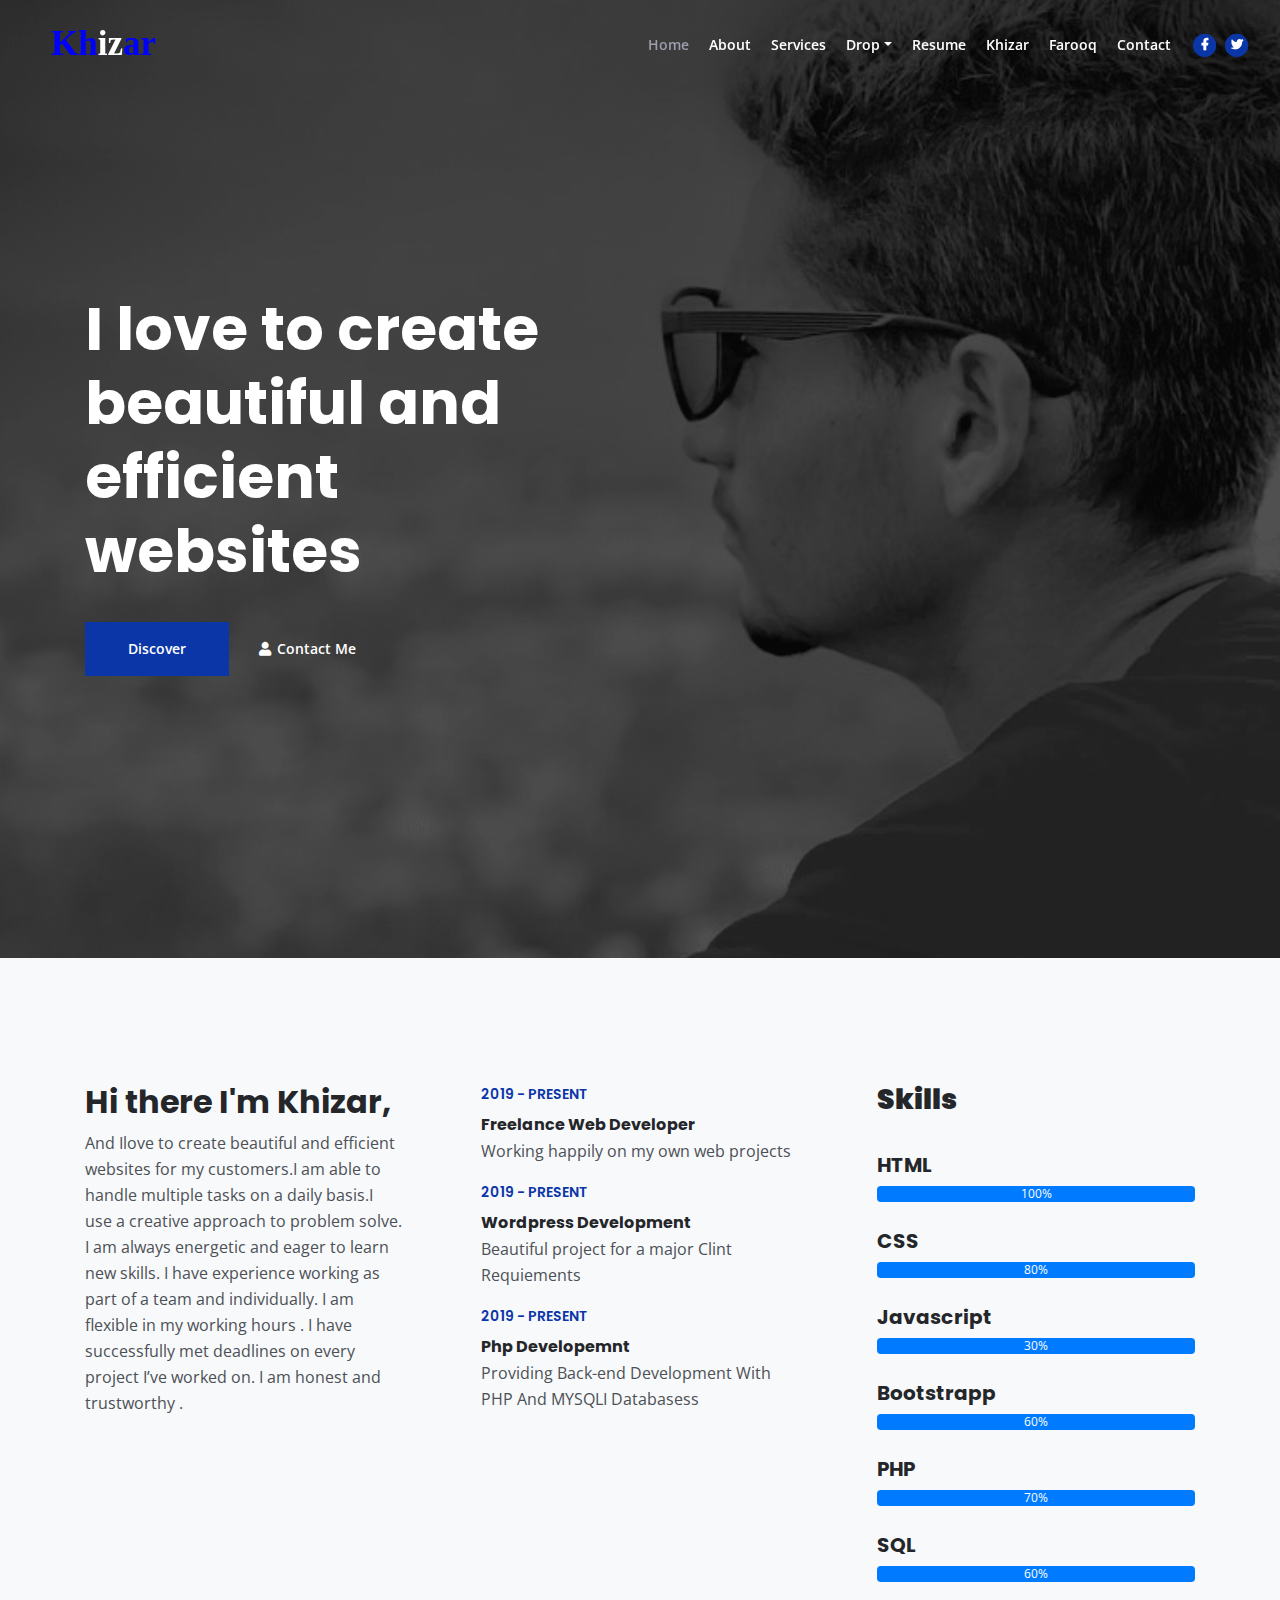
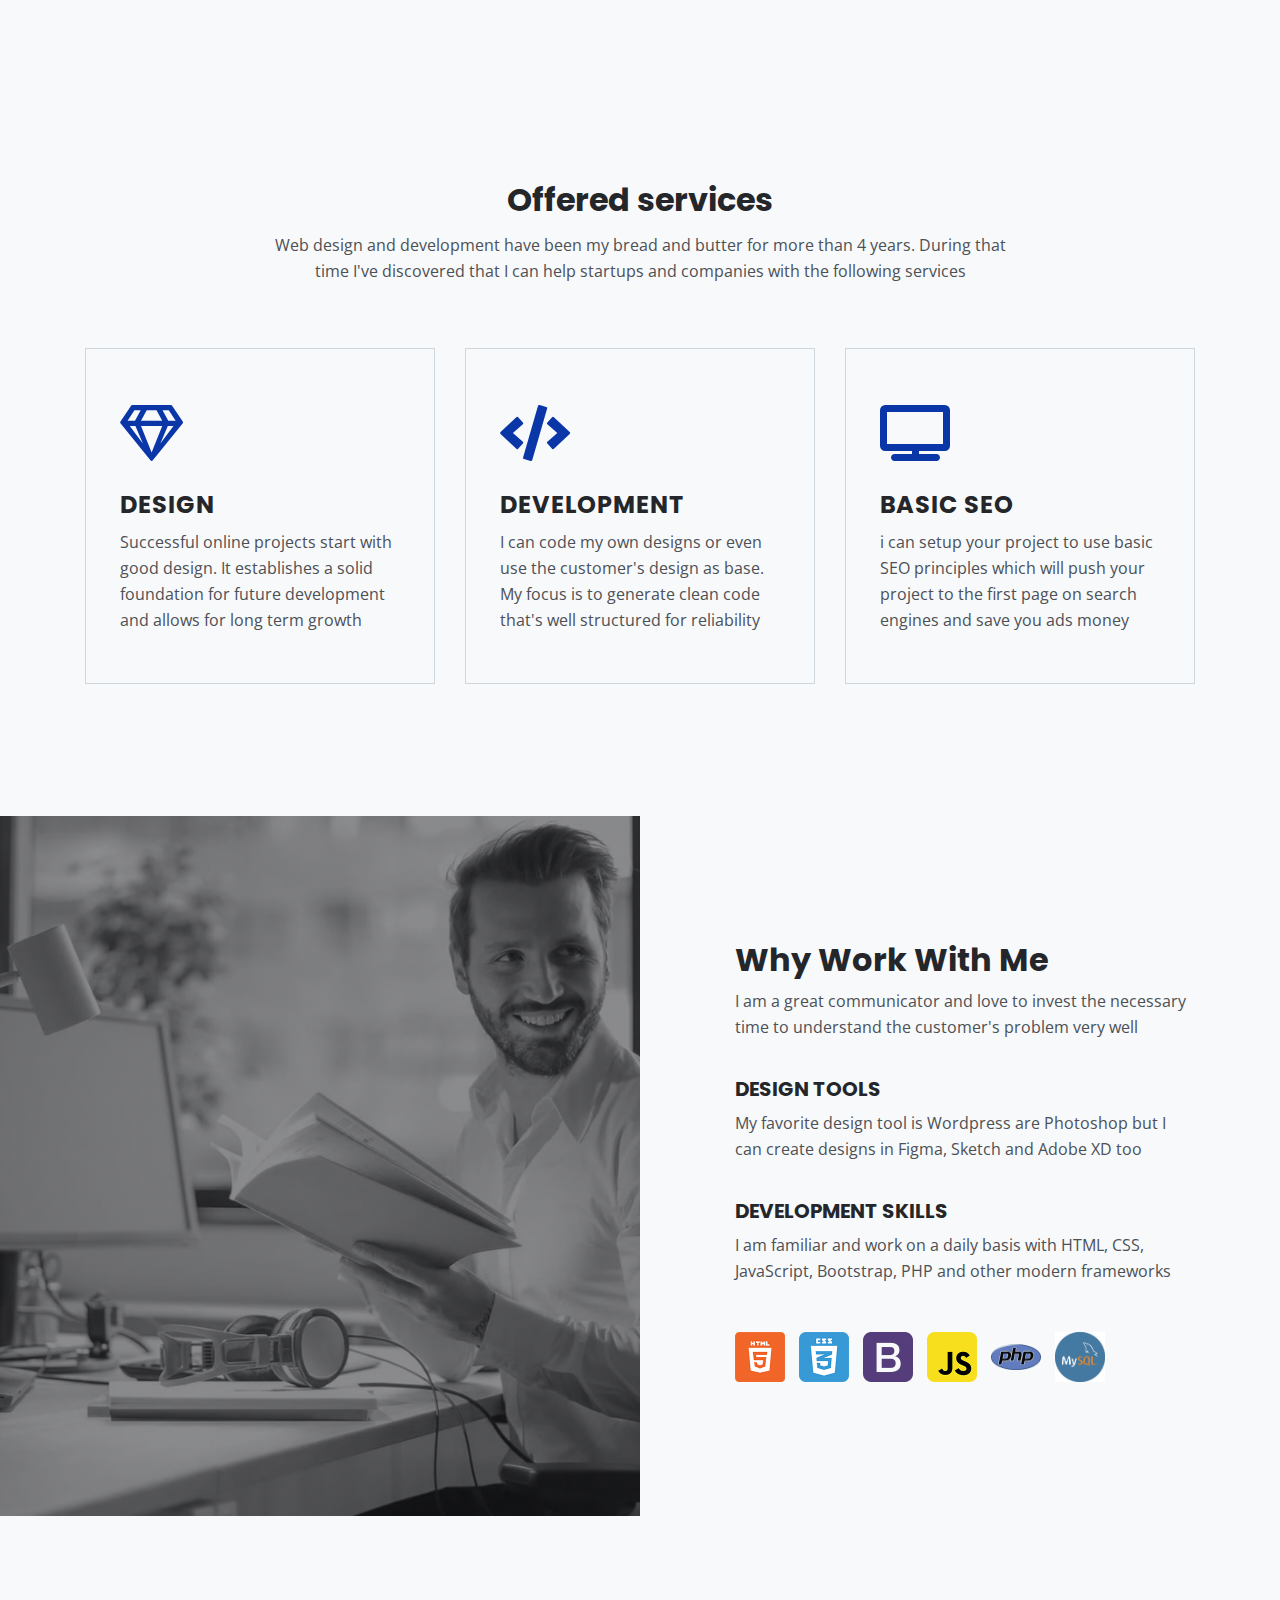
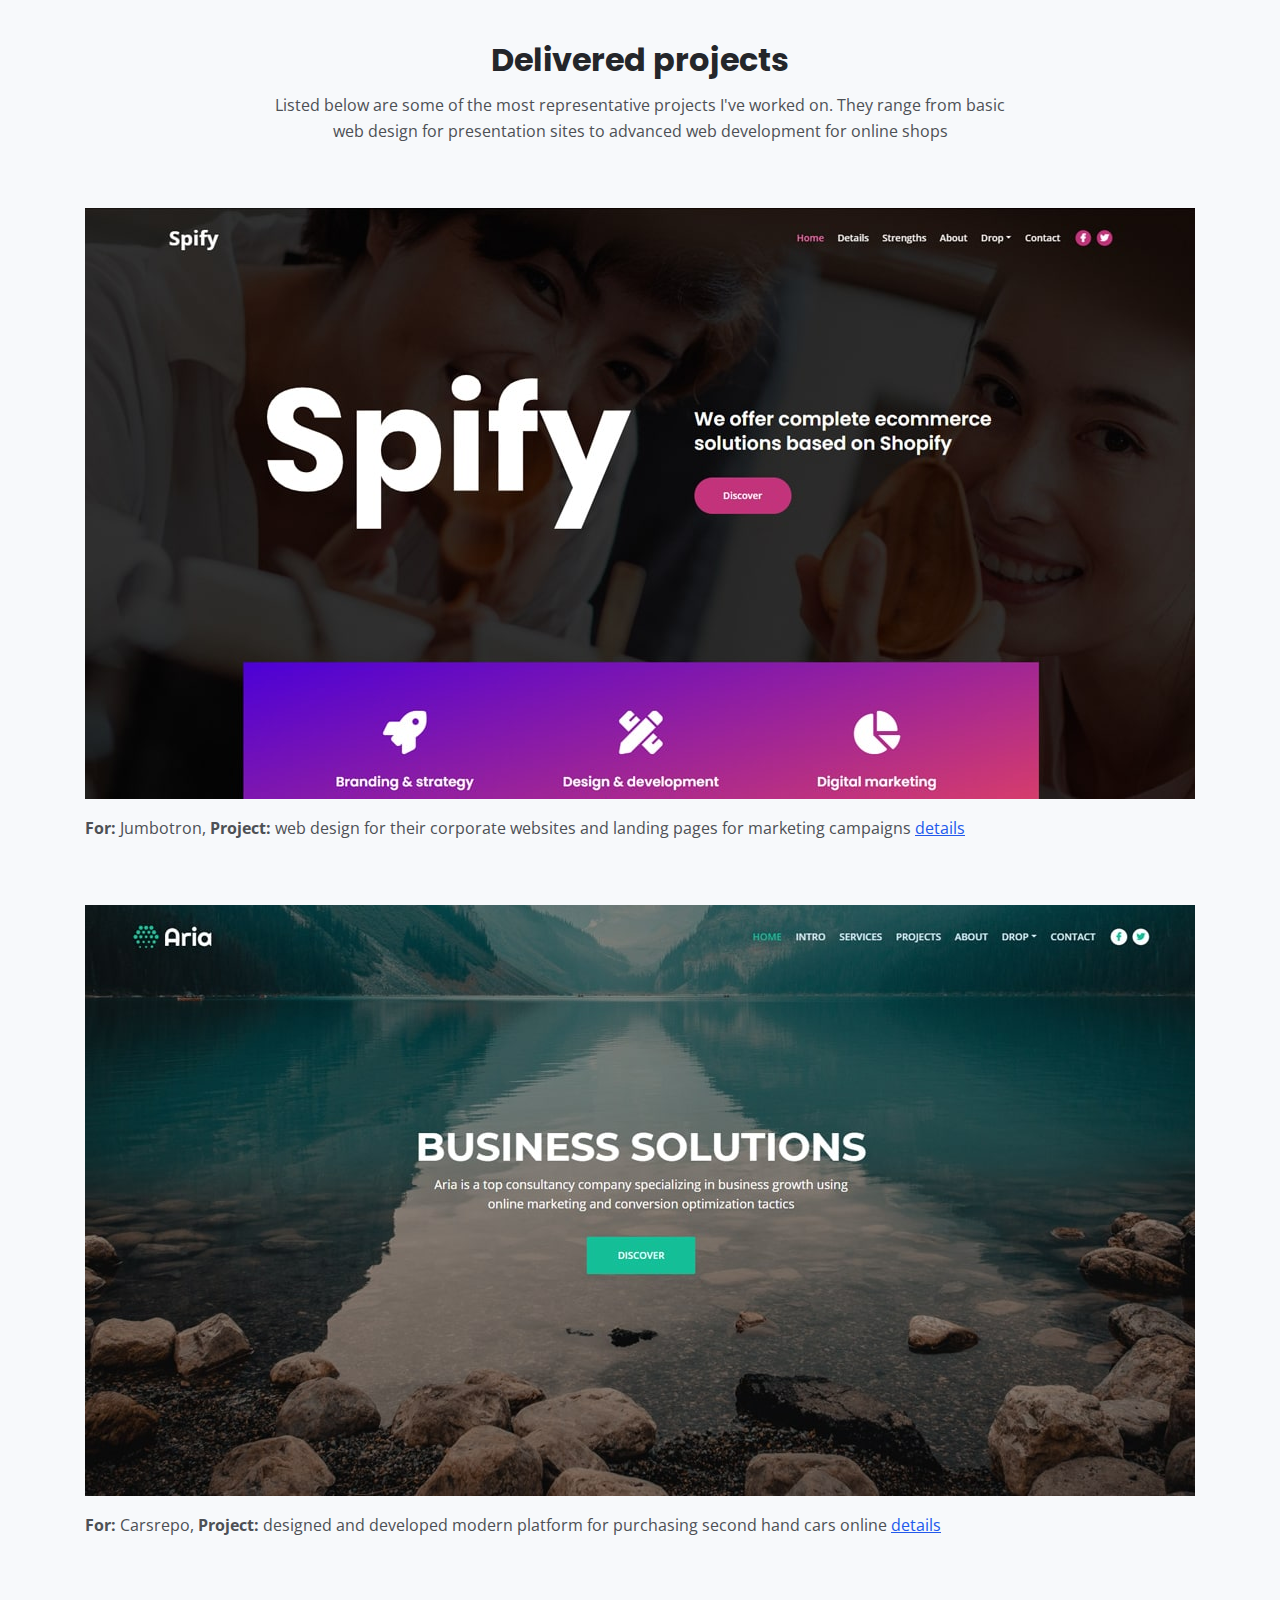
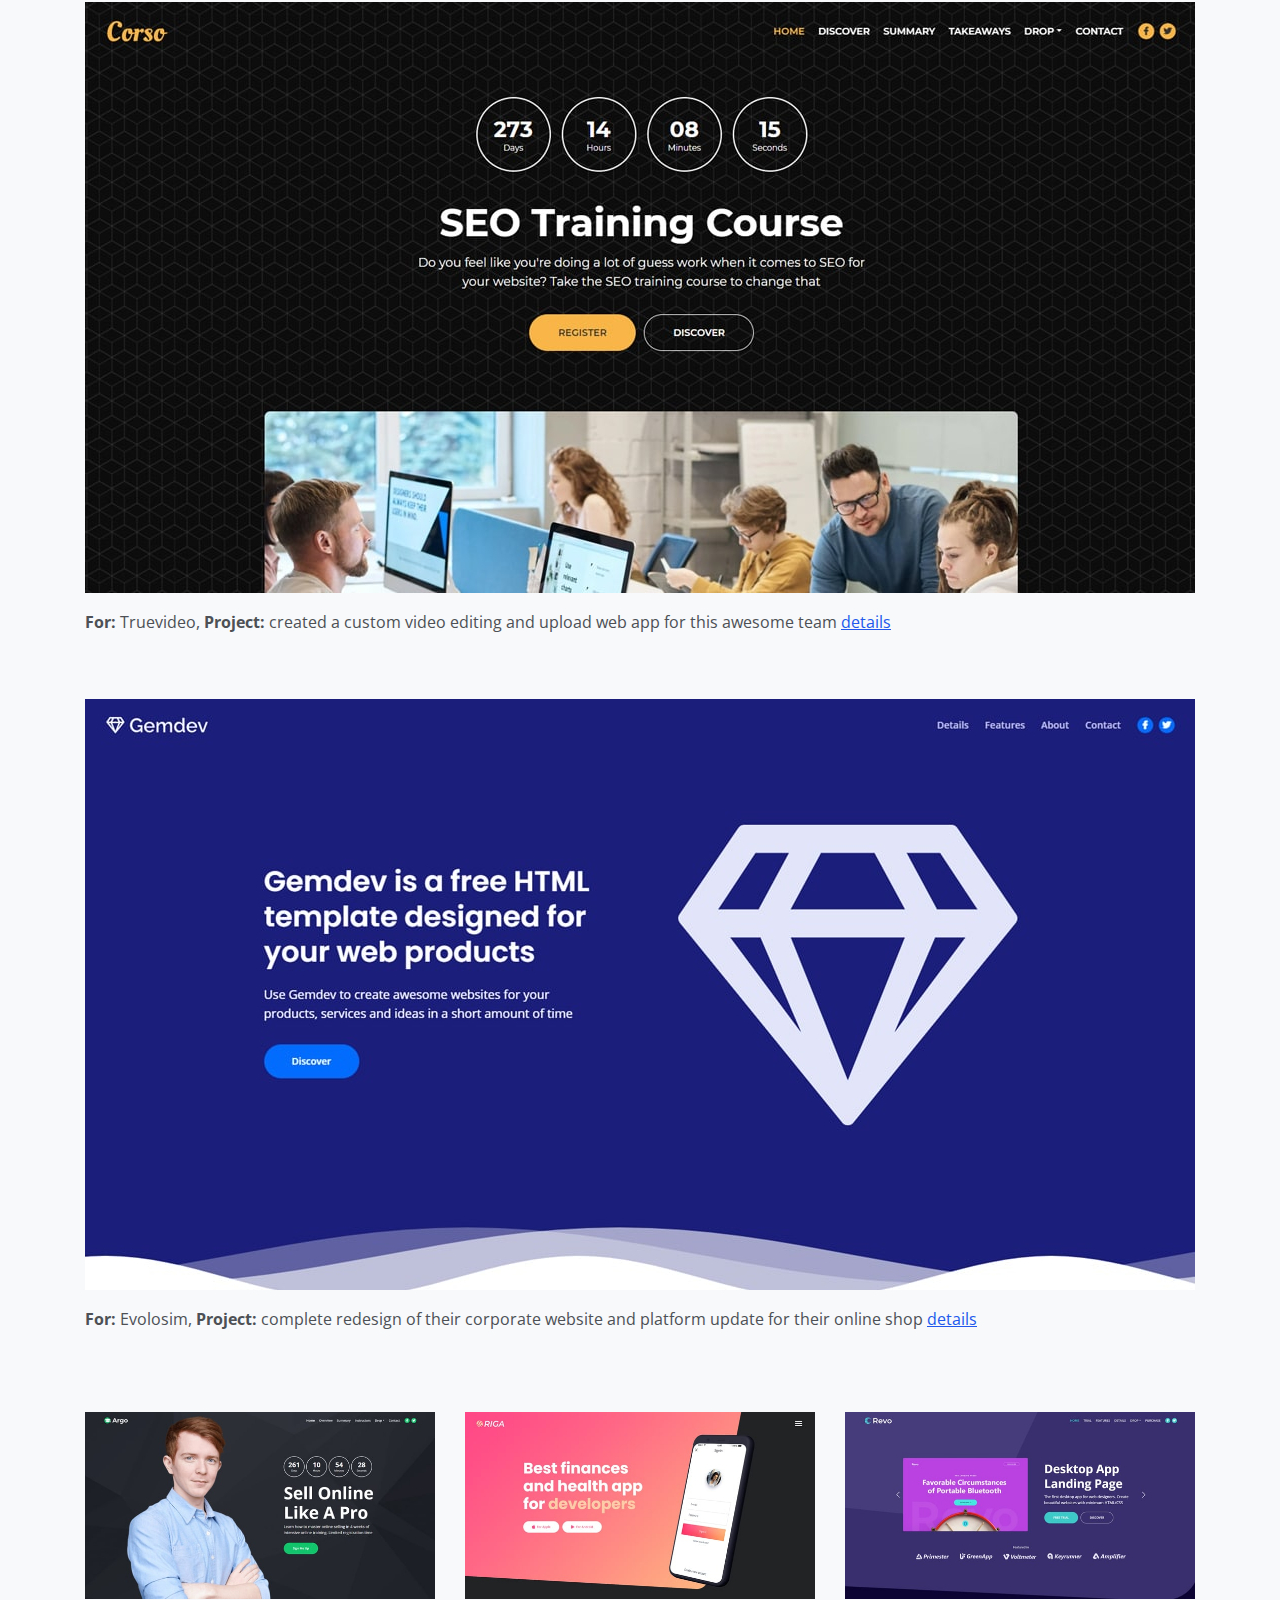
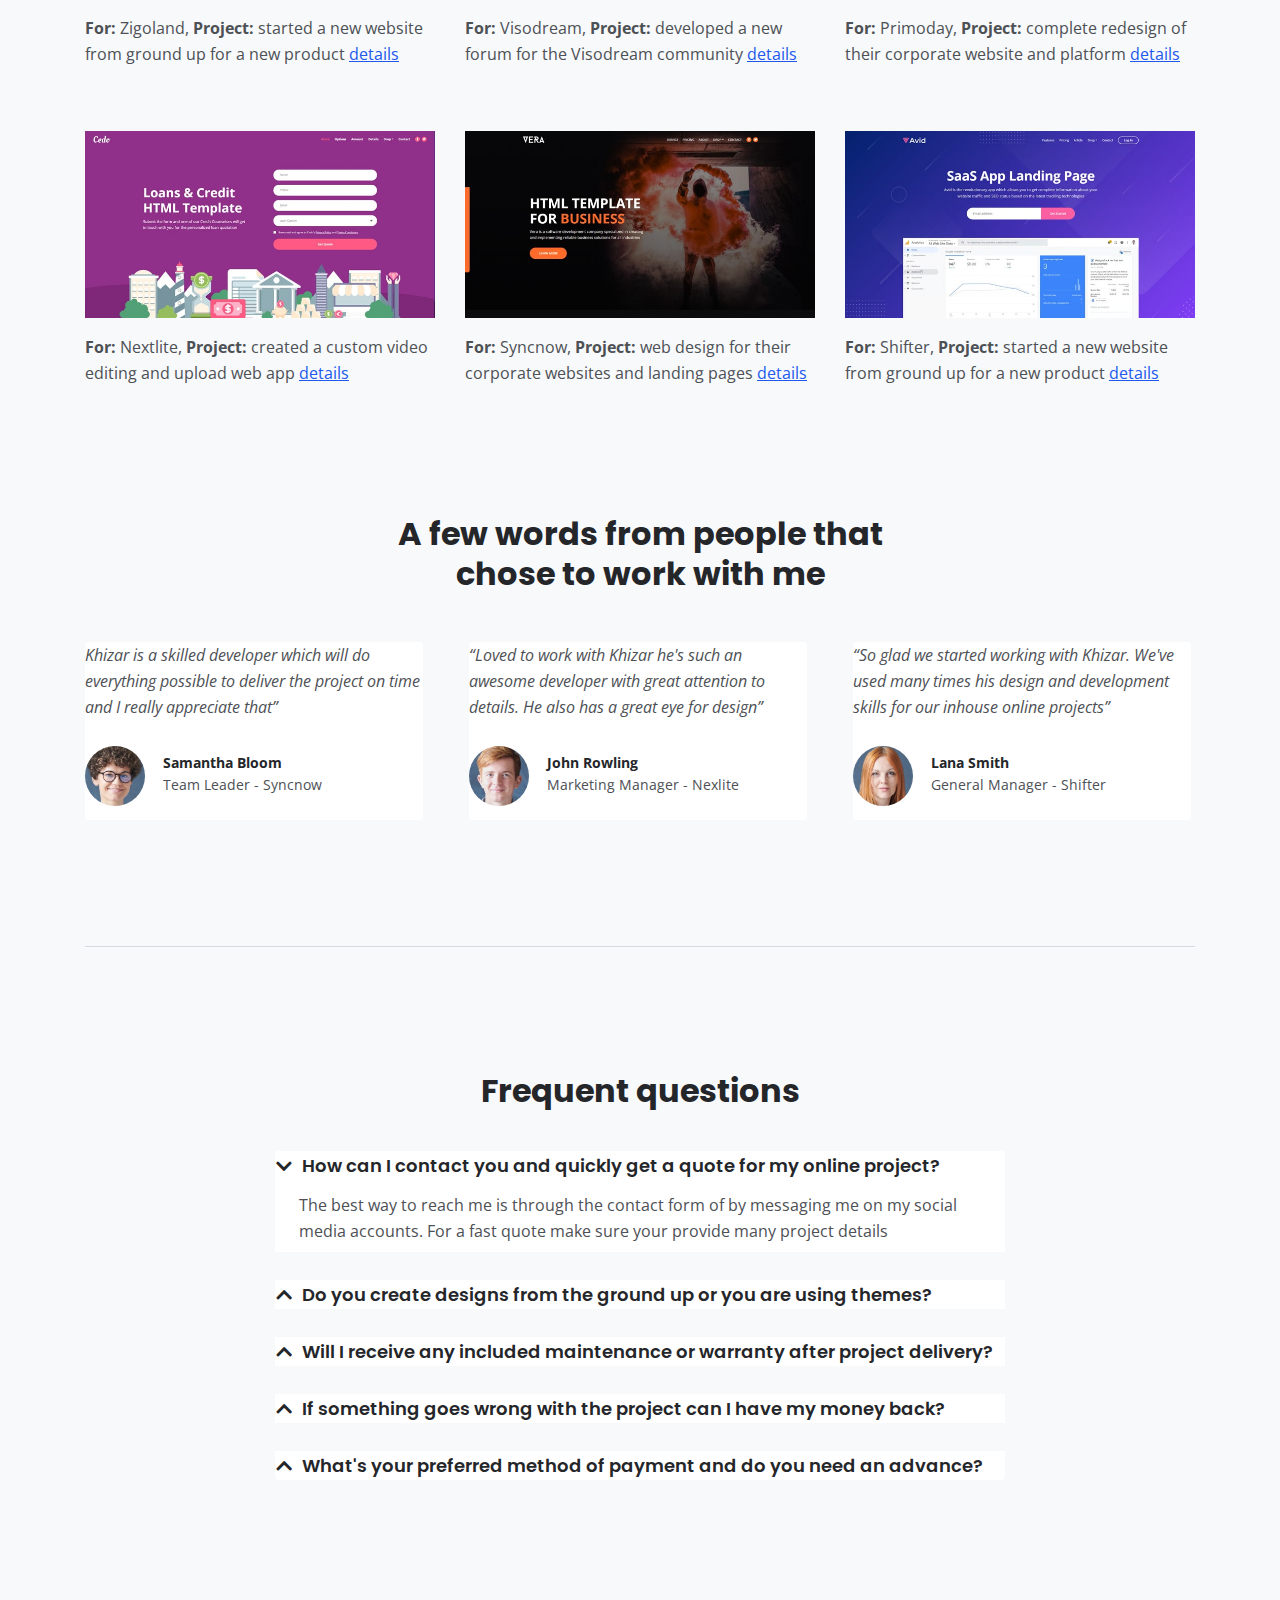
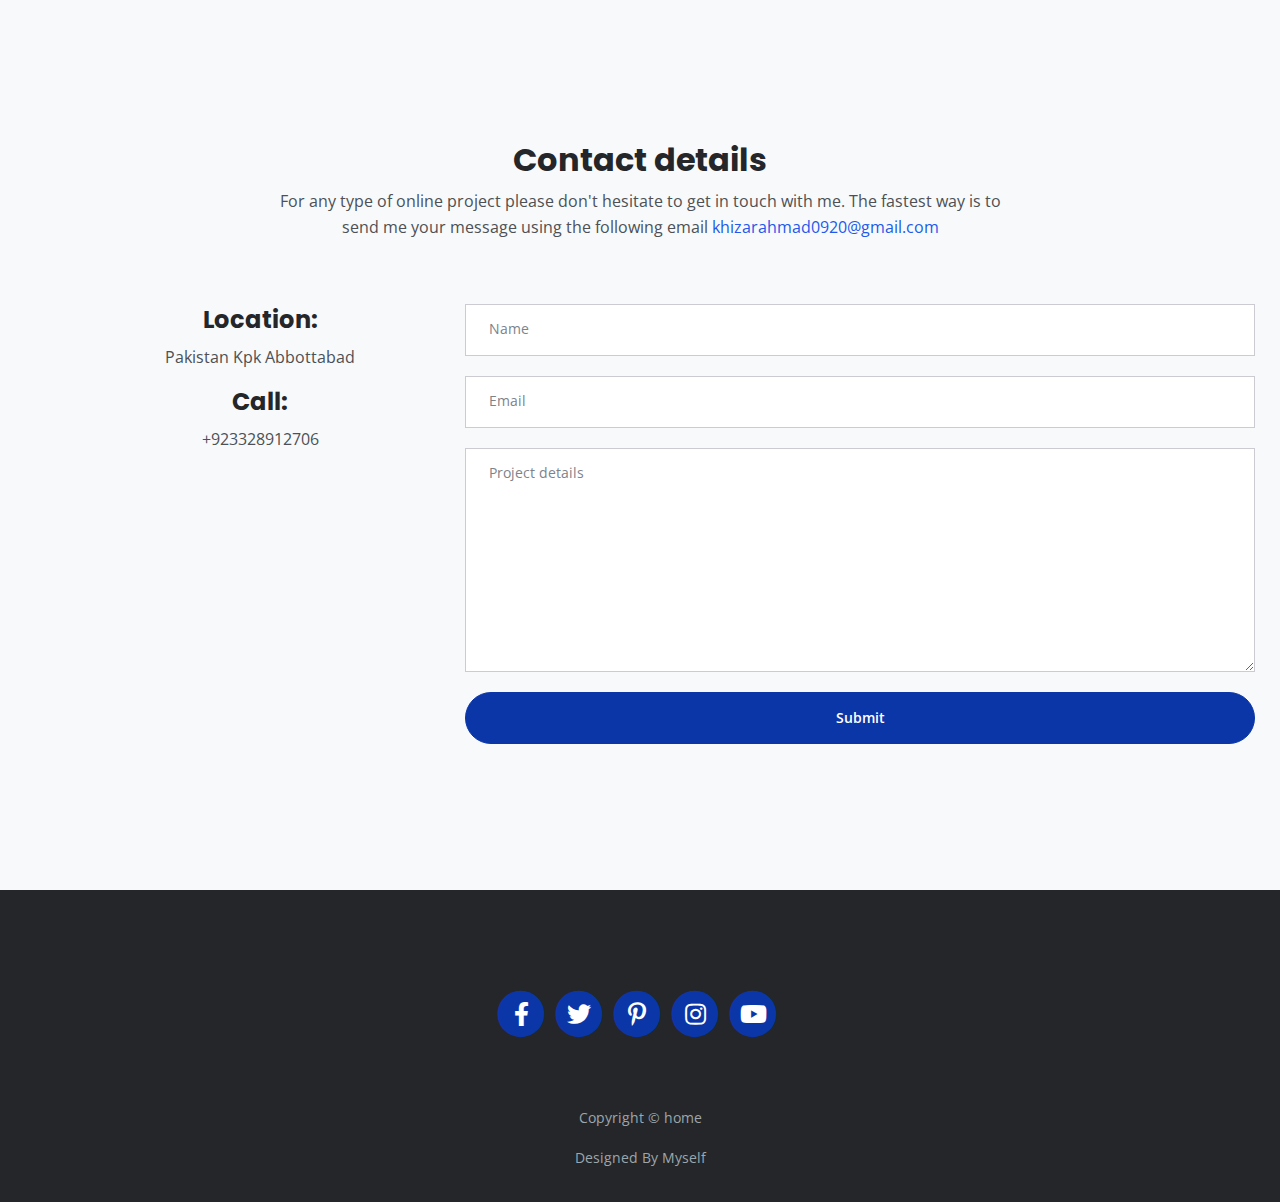
==== index.html @ 6eacfa23 "Update index.html" ====
<!DOCTYPE html>
<html lang="en">
<head>
	<script async src="https://www.googletagmanager.com/gtag/js?id=G-CWXYVW18Y5"></script>
<script>
  window.dataLayer = window.dataLayer || [];
  function gtag(){dataLayer.push(arguments);}
  gtag('js', new Date());

  gtag('config', 'G-CWXYVW18Y5');
</script>
    <meta charset="utf-8">
    <meta name="viewport" content="width=device-width, initial-scale=1, shrink-to-fit=no">
    
    <!-- SEO Meta Tags -->
    <meta name="description" content="Your description">
    <meta name="author" content="Your name">

    <!-- OG Meta Tags to improve the way the post looks when you share the page on Facebook, Twitter, LinkedIn -->
	<meta property="og:site_name" content="" /> <!-- website name -->
	<meta property="og:site" content="" /> <!-- website link -->
	<meta property="og:title" content=""/> <!-- title shown in the actual shared post -->
	<meta property="og:description" content="" /> <!-- description shown in the actual shared post -->
	<meta property="og:image" content="" /> <!-- image link, make sure it's jpg -->
	<meta property="og:url" content="" /> <!-- where do you want your post to link to -->
	<meta name="twitter:card" content="summary_large_image"> <!-- to have large image post format in Twitter -->

    <!-- Webpage Title -->
    <title>Myself Portfolio </title>
    
    <!-- Styles -->
    <link rel="preconnect" href="https://fonts.gstatic.com">
    <link href="https://fonts.googleapis.com/css2?family=Open+Sans:ital,wght@0,400;0,600;0,700;1,400&family=Poppins:wght@600&display=swap" rel="stylesheet">
    <link href="css/bootstrap.css" rel="stylesheet">
    <link href="css/fontawesome-all.css" rel="stylesheet">
	<link href="css/styles.css" rel="stylesheet">
	
	<!-- Favicon  -->
    <link rel="icon" href="images/faviconp.png">
</head>
<body data-spy="scroll" data-target=".fixed-top">
    
    <!-- Navigation -->
    <nav class="navbar navbar-expand-lg fixed-top navbar-dark">
        <div class="container">
            
            <!-- Image Logo -->
            <a class="navbar-brand logo-image" style="text-decoration: none;" href="index.html"> <span style="margin-left:20px; color:blue; font-size: 35px;"><b style="font-family:  Monaco;">Kh<span style="color:white;">iz</span >ar</b></span></a>  

            <!-- Text Logo - Use this if you don't have a graphic logo -->
            <!-- <a class="navbar-brand logo-text page-scroll" href="index.html">Mark</a> -->

            <button class="navbar-toggler p-0 border-0" type="button" data-toggle="offcanvas">
                <span class="navbar-toggler-icon"></span>
            </button>

            <div class="navbar-collapse offcanvas-collapse" id="navbarsExampleDefault">
                <ul class="navbar-nav ml-auto">
                    <li class="nav-item">
                        <a class="nav-link page-scroll" href="#header">Home <span class="sr-only">(current)</span></a>
                    </li>
                    <li class="nav-item">
                        <a class="nav-link page-scroll" href="#about">About</a>
                    </li>
                    
                    <li class="nav-item">
                        <a class="nav-link page-scroll" href="#services">Services</a>
                    </li>
                    <li class="nav-item dropdown">
                        <a class="nav-link dropdown-toggle" href="#" id="dropdown01" data-toggle="dropdown" aria-haspopup="true" aria-expanded="false">Drop</a>
                        <div class="dropdown-menu" aria-labelledby="dropdown01">
                            <a class="dropdown-item page-scroll" href="project.html">Project Details</a>
                            <div class="dropdown-divider"></div>
                            <a class="dropdown-item page-scroll" href="terms.html">Terms Conditions</a>
                            <div class="dropdown-divider"></div>
                            <a class="dropdown-item page-scroll" href="privacy.html">Privacy Policy</a>
                        </div>
                    </li>
		   <li class="nav-item">
                        <a class="nav-link page-scroll" href="resume.html">Resume</a>
                    </li>
			 <li class="nav-item">
                        <a class="nav-link page-scroll" href="Odoo.html">Khizar</a>
                    </li>
			 </li>
			 <li class="nav-item">
                        <a class="nav-link page-scroll" href="results.html">Farooq</a>
                    </li>
                    <li class="nav-item">
                        <a class="nav-link page-scroll" href="#contact">Contact</a>
                    </li>
                </ul>
                <span class="nav-item social-icons">
                    <span class="fa-stack">
                        <a href="https://www.facebook.com/khizr.ahmd.1">
                            <i class="fas fa-circle fa-stack-2x"></i>
                            <i class="fab fa-facebook-f fa-stack-1x"></i>
                        </a>
                    </span>
                    <span class="fa-stack">
                        <a href="#your-link">
                            <i class="fas fa-circle fa-stack-2x"></i>
                            <i class="fab fa-twitter fa-stack-1x"></i>
                        </a>
                    </span>
                </span>
            </div> <!-- end of navbar-collapse -->
        </div> <!-- end of container -->
    </nav> <!-- end of navbar -->
    <!-- end of navigation -->


    <!-- Header -->
    <header id="header" class="header">
        <div class="container">
            <div class="row">
                <div class="col-lg-6">
                    <div class="text-container">
                        <h1 class="h1-large"><span style="color:;">I love </span> to create beautiful and efficient websites</h1>


                        <a class="btn-solid-lg page-scroll" href="#about">Discover</a>
                        <a class="btn-outline-lg page-scroll" href="#contact"><i class="fas fa-user"></i>Contact Me</a>
                    </div> <!-- end of text-container -->
                </div> <!-- end of col -->
            </div> <!-- end of row -->
        </div> <!-- end of container -->
    </header> <!-- end of header -->
    <!-- end of header -->


    <!-- About-->
    <div id="about" class="basic-1 bg-gray">
        <div class="container">
            <div class="row">
                <div class="col-lg-4">
                    <div class="text-container first">
                        <h2>Hi there I'm Khizar,</h2>
                            <p>And Ilove to create beautiful and efficient websites for my customers.I am able to handle multiple tasks on
                            a daily basis.I use a creative approach to problem
                            solve. I am always energetic and eager to learn
                            new skills. I have experience working as part of a
                            team and individually. I am flexible in my working
                            hours . I have successfully met deadlines on every
                            project I’ve worked on. I am honest and
                            trustworthy .  
                            </p>
                    </div> <!-- end of text-container -->
                </div> <!-- end of col -->
                <div class="col-lg-4">
                    <div class="text-container second">
                        <div class="time">2019 - PRESENT</div>
                        <h6>Freelance Web Developer</h6>
                        <p>Working happily on my own web projects</p>
                        <div class="time">2019 - PRESENT</div>
                        <h6>Wordpress Development</h6>
                        <p>Beautiful project for a major Clint Requiements</p>
                        <div class="time">2019 - PRESENT</div>
                        <h6>Php Developemnt</h6>
                        <p>Providing Back-end Development With PHP And MYSQLI Databasess</p>
                    </div> <!-- end of text-container -->
                </div> <!-- end of col -->
                <div class="col-lg-4">
                    <div class="text-container third">
                        <div class="text-dark"><h3><b>Skills</b></h3></div>
                        <br>
                        <h5>HTML</h5>
                        <div class="progress">
                         <div class="progress-bar" style="width:100%">100%</div>
                         </div>
                        <br>
                         <h5>CSS</h5>
                        <div class="progress">
                         <div class="progress-bar" style="width:100%">80%</div>
                         </div>
                        <br>
                        <h5>Javascript</h5>
                        <div class="progress">
                         <div class="progress-bar" style="width:100%">30%</div>
                         </div>
                        <br>
                        <h5>Bootstrapp</h5>
                        <div class="progress">
                         <div class="progress-bar" style="width:100%">60%</div>
                         </div>
                        <br>
                        <h5>PHP</h5>
                        <div class="progress">
                         <div class="progress-bar" style="width:100%">70%</div>
                         </div>
                        <br>
                        <h5>SQL</h5>
                        <div class="progress">
                         <div class="progress-bar" style="width:100%">60%</div>
                         </div>
                        <br>


                         
                </div> <!-- end of col -->
            </div> <!-- end of row -->
        </div> <!-- end of container -->
    </div> <!-- end of basic-1 -->
    <!-- end of about -->

    <!--Skills-->


    <!-- Services -->
    <div id="services" class="basic-2">
        <div class="container">
            <div class="row">
                <div class="col-lg-12">
                    <h2 class="h2-heading">Offered services</h2>
                    <p class="p-heading">Web design and development have been my bread and butter for more than 4 years. During that time I've discovered that I can help startups and companies with the following services</p>
                </div> <!-- end of col -->
            </div> <!-- end of row -->
            <div class="row">
                <div class="col-lg-4">
                    <div class="text-box">
                        <i class="far fa-gem"></i>
                        <h4>DESIGN</h4>
                        <p>Successful online projects start with good design. It establishes a solid foundation for future development and allows for long term growth</p>
                    </div> <!-- end of text-box -->
                </div> <!-- end of col -->
                <div class="col-lg-4">
                    <div class="text-box">
                        <i class="fas fa-code"></i>
                        <h4>DEVELOPMENT</h4>
                        <p>I can code my own designs or even use the customer's design as base. My focus is to generate clean code that's well structured for reliability</p>
                    </div> <!-- end of text-box -->
                </div> <!-- end of col -->
                <div class="col-lg-4">
                    <div class="text-box">
                        <i class="fas fa-tv"></i>
                        <h4>BASIC SEO</h4>
                        <p>i can setup your project to use basic SEO principles which will push your project to the first page on search engines and save you ads money</p>
                    </div> <!-- end of text-box -->
                </div> <!-- end of col -->
            </div> <!-- end of row -->
        </div> <!-- end of container -->
    </div> <!-- end of basic-2 -->
    <!-- end of services -->


    <!-- Details -->
	<div class="split">
		<div class="area-1">
		</div><!-- end of area-1 on same line and no space between comments to eliminate margin white space --><div class="area-2 bg-gray">
            <div class="container">    
                <div class="row">
                    <div class="col-lg-12">     
                        
                        <!-- Text Container -->
                        <div class="text-container">
                            <h2>Why Work With Me</h2>
                            <p>I am a great communicator and love to invest the necessary time to understand the customer's problem very well</p>
                            <h5>DESIGN TOOLS</h5>
                            <p>My favorite design tool is Wordpress are Photoshop but I can create designs in Figma, Sketch and Adobe XD too</p>
                            <h5>DEVELOPMENT SKILLS</h5>
                            <p>I am familiar and work on a daily basis with HTML, CSS, JavaScript, Bootstrap, PHP and other modern frameworks</p>
                            
                            <div class="icons-container">
                                
                                <img src="images/details-icon-html.png" alt="alternative">
                                <img src="images/details-icon-css.png" alt="alternative">
                                <img src="images/details-icon-bootstrap.png" alt="alternative">
                                <img src="images/details-icon-javascript.png" alt="alternative">
                                <img src="images/php-logo.png" alt="alternative">
                                <img src="images/mysql.png" alt="alternative">
                            </div> <!-- end of icons-container -->
                        </div> <!-- end of text-container -->
                        <!-- end of text container -->

                    </div> <!-- end of col -->
                </div> <!-- end of row -->
            </div> <!-- end of container -->
		</div> <!-- end of area-2 -->
    </div> <!-- end of split -->
    <!-- end of details -->


    <!-- Projects -->
    <div id="projects" class="basic-3">
        <div class="container">
            <div class="row">
                <div class="col-lg-12">
                    <h2 class="h2-heading">Delivered projects</h2>
                    <p class="p-heading">Listed below are some of the most representative projects I've worked on. They range from basic web design for presentation sites to advanced web development for online shops</p>
                </div> <!-- end of col -->
            </div> <!-- end of row -->
            <div class="row">
                <div class="col-lg-12">
                    <div class="text-container">
                        <div class="image-container">
                            <a href="project.html">
                                <img class="img-fluid" src="images/project-1.jpg" alt="alternative">
                            </a>
                        </div> <!-- end of image-container -->
                        <p><strong>For:</strong> Jumbotron, <strong>Project:</strong> web design for their corporate websites and landing pages for marketing campaigns <a class="blue" href="project.html">details</a></p>
                    </div> <!-- end of text-container -->
                    <div class="text-container">
                        <div class="image-container">
                            <a href="project.html">
                                <img class="img-fluid" src="images/project-2.jpg" alt="alternative">
                            </a>
                        </div> <!-- end of image-container -->
                        <p><strong>For:</strong> Carsrepo, <strong>Project:</strong> designed and developed modern platform for purchasing second hand cars online <a class="blue" href="project.html">details</a></p>
                    </div> <!-- end of text-container -->
                    <div class="text-container">
                        <div class="image-container">
                            <a href="project.html">
                                <img class="img-fluid" src="images/project-3.jpg" alt="alternative">
                            </a>
                        </div> <!-- end of image-container -->
                        <p><strong>For:</strong> Truevideo, <strong>Project:</strong> created a custom video editing and upload web app for this awesome team <a class="blue" href="project.html">details</a></p>
                    </div> <!-- end of text-container -->
                    <div class="text-container">
                        <div class="image-container">
                            <a href="project.html">
                                <img class="img-fluid" src="images/project-4.jpg" alt="alternative">
                            </a>
                        </div> <!-- end of image-container -->
                        <p><strong>For:</strong> Evolosim, <strong>Project:</strong> complete redesign of their corporate website and platform update for their online shop <a class="blue" href="project.html">details</a></p>
                    </div> <!-- end of text-container -->
                </div> <!-- end of col -->
            </div> <!-- end of row -->
        </div> <!-- end of container -->
    </div> <!-- end of basic-3 -->
    <!-- end of projects -->


    <!-- Works -->
    <div class="basic-4">
        <div class="container">
            <div class="row">
                <div class="col-lg-4">
                    <div class="text-container">
                        <div class="image-container">
                            <a href="project.html">
                                <img class="img-fluid" src="images/work-1.jpg" alt="alternative">
                            </a>
                        </div> <!-- end of image-container -->
                        <p><strong>For:</strong> Zigoland, <strong>Project:</strong> started a new website from ground up for a new product <a class="blue" href="project.html">details</a></p>
                    </div> <!-- end of text-container -->
                </div> <!-- end of col -->
                <div class="col-lg-4">
                    <div class="text-container">
                        <div class="image-container">
                            <a href="project.html">
                                <img class="img-fluid" src="images/work-2.jpg" alt="alternative">
                            </a>
                        </div> <!-- end of image-container -->
                        <p><strong>For:</strong> Visodream, <strong>Project:</strong> developed a new forum for the Visodream community <a class="blue" href="project.html">details</a></p>
                    </div> <!-- end of text-container -->
                </div> <!-- end of col -->
                <div class="col-lg-4">
                    <div class="text-container">
                        <div class="image-container">
                            <a href="project.html">
                                <img class="img-fluid" src="images/work-3.jpg" alt="alternative">
                            </a>
                        </div> <!-- end of image-container -->
                        <p><strong>For:</strong> Primoday, <strong>Project:</strong> complete redesign of their corporate website and platform <a class="blue" href="project.html">details</a></p>
                    </div> <!-- end of text-container -->
                </div> <!-- end of col -->
            </div> <!-- end of row -->
            <div class="row">
                <div class="col-lg-4">
                    <div class="text-container">
                        <div class="image-container">
                            <a href="project.html">
                                <img class="img-fluid" src="images/work-4.jpg" alt="alternative">
                            </a>
                        </div> <!-- end of image-container -->
                        <p><strong>For:</strong> Nextlite, <strong>Project:</strong> created a custom video editing and upload web app <a class="blue" href="project.html">details</a></p>
                    </div> <!-- end of text-container -->
                </div> <!-- end of col -->
                <div class="col-lg-4">
                    <div class="text-container">
                        <div class="image-container">
                            <a href="project.html">
                                <img class="img-fluid" src="images/work-5.jpg" alt="alternative">
                            </a>
                        </div> <!-- end of image-container -->
                        <p><strong>For:</strong> Syncnow, <strong>Project:</strong> web design for their corporate websites and landing pages <a class="blue" href="project.html">details</a></p>
                    </div> <!-- end of text-container -->
                </div> <!-- end of col -->
                <div class="col-lg-4">
                    <div class="text-container">
                        <div class="image-container">
                            <a href="project.html">
                                <img class="img-fluid" src="images/work-6.jpg" alt="alternative">
                            </a>
                        </div> <!-- end of image-container -->
                        <p><strong>For:</strong> Shifter, <strong>Project:</strong> started a new website from ground up for a new product <a class="blue" href="project.html">details</a></p>
                    </div> <!-- end of text-container -->
                </div> <!-- end of col -->
            </div> <!-- end of row -->
        </div> <!-- end of container -->
    </div> <!-- end of basic-4 -->
    <!-- end of works -->


    <!-- Testimonials -->
    <div class="cards-1">
        <div class="container">
            <div class="row">
                <div class="col-lg-12">
                    <h2 class="h2-heading">A few words from people that chose to work with me</h2>
                </div> <!-- end of col -->
            </div> <!-- end of row -->
            <div class="row">
                <div class="col-lg-12">
                    
                    <!-- Card -->
                    <div class="card">
                        <div class="card-body">
                            <p class="testimonial-text">Khizar is a skilled developer which will do everything possible to deliver the project on time and I really appreciate that”</p>
                            <div class="details">
                                <img src="images/testimonial-1.jpg" alt="alternative">
                                <div class="text">
                                    <div class="testimonial-author">Samantha Bloom</div>
                                    <div class="occupation">Team Leader - Syncnow</div>
                                </div> <!-- end of text -->
                            </div> <!-- end of testimonial-details -->
                        </div>
                    </div>
                    <!-- end of card -->

                    <!-- Card -->
                    <div class="card">
                        <div class="card-body">
                            <p class="testimonial-text">“Loved to work with Khizar he's such an awesome developer with great attention to details. He also has a great eye for design”</p>
                            <div class="details">
                                <img src="images/testimonial-2.jpg" alt="alternative">
                                <div class="text">
                                    <div class="testimonial-author">John Rowling</div>
                                    <div class="occupation">Marketing Manager - Nexlite</div>
                                </div> <!-- end of text -->
                            </div> <!-- end of testimonial-details -->
                        </div>
                    </div>
                    <!-- end of card -->

                    <!-- Card -->
                    <div class="card">
                        <div class="card-body">
                            <p class="testimonial-text">“So glad we started working with Khizar. We've used many times his design and development skills for our inhouse online projects”</p>
                            <div class="details">
                                <img src="images/testimonial-3.jpg" alt="alternative">
                                <div class="text">
                                    <div class="testimonial-author">Lana Smith</div>
                                    <div class="occupation">General Manager - Shifter</div>
                                </div> <!-- end of text -->
                            </div> <!-- end of testimonial-details -->
                        </div>
                    </div>
                    <!-- end of card -->

                </div> <!-- end of col -->
            </div> <!-- end of row -->
        </div> <!-- end of container -->
    </div> <!-- end of cards-1 -->
    <!-- end of testimonials -->


    <!-- Section Divider -->
    <div class="container">
        <div class="row">
            <div class="col-lg-12">
                <hr class="section-divider">
            </div> <!-- end of col -->
        </div> <!-- end of row -->
    </div> <!-- end of container -->
    <!-- end of section divider -->


    <!-- Questions -->
    <div class="accordion-1">
        <div class="container">
            <div class="row">
                <div class="col-lg-12">
                    <h2 class="h2-heading">Frequent questions</h2>
                </div> <!-- end of col -->
            </div> <!-- end of row -->
            <div class="row">
                <div class="col-lg-12">

                    <div class="accordion" id="accordionExample">
                        <div class="card">
                            <div class="card-header" id="headingOne">
                                <button class="btn btn-link btn-block text-left" type="button" data-toggle="collapse" data-target="#collapseOne" aria-expanded="true" aria-controls="collapseOne">
                                    How can I contact you and quickly get a quote for my online project?
                                </button>
                            </div>
                            <div id="collapseOne" class="collapse show" aria-labelledby="headingOne" data-parent="#accordionExample">
                                <div class="card-body">
                                    The best way to reach me is through the contact form of by messaging me on my social media accounts. For a fast quote make sure your provide many project details
                                </div>
                            </div>
                        </div>
                        <div class="card">
                            <div class="card-header" id="headingTwo">
                                <button class="btn btn-link btn-block text-left collapsed" type="button" data-toggle="collapse" data-target="#collapseTwo" aria-expanded="false" aria-controls="collapseTwo">
                                    Do you create designs from the ground up or you are using themes?
                                </button>
                            </div>
                            <div id="collapseTwo" class="collapse" aria-labelledby="headingTwo" data-parent="#accordionExample">
                                <div class="card-body">
                                    The best way to reach me is through the contact form of by messaging me on my social media accounts. For a fast quote make sure your provide many project details
                                </div>
                            </div>
                        </div>
                        <div class="card">
                            <div class="card-header" id="headingThree">
                                <button class="btn btn-link btn-block text-left collapsed" type="button" data-toggle="collapse" data-target="#collapseThree" aria-expanded="false" aria-controls="collapseThree">
                                    Will I receive any included maintenance or warranty after project delivery?
                                </button>
                            </div>
                            <div id="collapseThree" class="collapse" aria-labelledby="headingThree" data-parent="#accordionExample">
                                <div class="card-body">
                                    The best way to reach me is through the contact form of by messaging me on my social media accounts. For a fast quote make sure your provide many project details
                                </div>
                            </div>
                        </div>
                        <div class="card">
                            <div class="card-header" id="headingFour">
                                <button class="btn btn-link btn-block text-left collapsed" type="button" data-toggle="collapse" data-target="#collapseFour" aria-expanded="false" aria-controls="collapseFour">
                                    If something goes wrong with the project can I have my money back?
                                </button>
                            </div>
                            <div id="collapseFour" class="collapse" aria-labelledby="headingFour" data-parent="#accordionExample">
                                <div class="card-body">
                                    The best way to reach me is through the contact form of by messaging me on my social media accounts. For a fast quote make sure your provide many project details
                                </div>
                            </div>
                        </div>
                        <div class="card">
                            <div class="card-header" id="headingFive">
                                <button class="btn btn-link btn-block text-left collapsed" type="button" data-toggle="collapse" data-target="#collapseFive" aria-expanded="false" aria-controls="collapseFive">
                                    What's your preferred method of payment and do you need an advance?
                                </button>
                            </div>
                            <div id="collapseFive" class="collapse" aria-labelledby="headingFive" data-parent="#accordionExample">
                                <div class="card-body">
                                    The best way to reach me is through the contact form of by messaging me on my social media accounts. For a fast quote make sure your provide many project details
                                </div>
                            </div>
                        </div>
                    </div> <!-- end of accordion -->

                </div> <!-- end of col -->
            </div> <!-- end of row -->
        </div> <!-- end of container -->
    </div> <!-- end of accordion-1 -->
    <!-- end of questions -->


    <!-- Contact -->
    <div id="contact" class="form-1 bg-gray">
        <div class="container">
            <div class="row">
                <div class="col-lg-12">
                    <h2>Contact details</h2>
                    <p class="p-heading">For any type of online project please don't hesitate to get in touch with me. The fastest way is to send me your message using the following email <a class="blue no-line" href="#your-link">khizarahmad0920@gmail.com</a></p>
                </div> <!-- end of col -->
            </div> <!-- end of row -->
            <div class="row">
                <div class="col-lg-4">
                    <div class="info">
                      <div class="address">
                        <i class="bi bi-geo-alt"></i>
                        <h4>Location:</h4>
                        <p>Pakistan Kpk Abbottabad</p>
                      </div>

              

                      <div class="phone">
                        <i class="bi bi-phone"></i>
                        <h4>Call:</h4>
                        <p>+923328912706</p>
                      </div>

                      <iframe src="https://www.google.com/maps/embed?pb=!1m18!1m12!1m3!1d105627.88753429442!2d73.16589836490434!3d34.175203280159174!2m3!1f0!2f0!3f0!3m2!1i1024!2i768!4f13.1!3m3!1m2!1s0x38de3111557ac517%3A0x6e59a635b12e952c!2sAbbottabad%2C%20Khyber%20Pakhtunkhwa%2C%20Pakistan!5e0!3m2!1sen!2slt!4v1670864742449!5m2!1sen!2slt" width="600" height="450" style="border:0; width: 100%; height: 270px;" allowfullscreen="" loading="lazy" referrerpolicy="no-referrer-when-downgrade">
                          
                      </iframe>


                      

              
                </div>
            </div>

            <br><br><br><div class="col-lg-6">
                    
                    <!-- Contact Form -->
                    <form id="contactForm" method="post" action="order.php">
                        <div class="form-group">
                            <input type="text" class="form-control-input" id="cname" name="name" required>
                            <label class="label-control" for="cname" >Name</label>
                        </div>
                        <div class="form-group">
                            <input type="email" class="form-control-input" id="cemail" name="email" required>
                            <label class="label-control" for="cemail">Email</label>
                        </div>
                        <div class="form-group">
                            <textarea class="form-control-textarea" id="cmessage" name="project" required></textarea>
                            <label class="label-control" for="cmessage">Project details</label>
                        </div>
                        <div class="form-group">
                            <button type="submit" class="form-control-submit-button" name="submit">Submit</button>
                        </div>
                    </form>
                    <!-- end of contact form -->

                </div> <!-- end of col -->

                </div>
                
            </div> <!-- end of row -->
        </div> <!-- end of container -->
    </div> <!-- end of form-1 -->  
    <!-- end of contact -->


    <!-- Footer -->
    <div class="footer bg-gray">
        <div class="container">
            <div class="row">
                <div class="col-lg-12">
                    <div class="social-container">
                        <span class="fa-stack">
                            <a href="https://www.facebook.com/khizr.ahmd.1">
                                <i class="fas fa-circle fa-stack-2x"></i>
                                <i class="fab fa-facebook-f fa-stack-1x"></i>
                            </a>
                        </span>
                        <span class="fa-stack">
                            <a href="#your-link">
                                <i class="fas fa-circle fa-stack-2x"></i>
                                <i class="fab fa-twitter fa-stack-1x"></i>
                            </a>
                        </span>
                        <span class="fa-stack">
                            <a href="#your-link">
                                <i class="fas fa-circle fa-stack-2x"></i>
                                <i class="fab fa-pinterest-p fa-stack-1x"></i>
                            </a>
                        </span>
                        <span class="fa-stack">
                            <a href="#your-link">
                                <i class="fas fa-circle fa-stack-2x"></i>
                                <i class="fab fa-instagram fa-stack-1x"></i>
                            </a>
                        </span>
                        <span class="fa-stack">
                            <a href="#your-link">
                                <i class="fas fa-circle fa-stack-2x"></i>
                                <i class="fab fa-youtube fa-stack-1x"></i>
                            </a>
                        </span>
                    </div> <!-- end of social-container -->
                </div> <!-- end of col -->
            </div> <!-- end of row -->
        </div> <!-- end of container -->
    </div> <!-- end of footer -->  
    <!-- end of footer -->


    <!-- Copyright -->
    <div class="copyright bg-gray">
        <div class="container">
            <div class="row">
                <div class="col-lg-12">
                    <p class="p-small">Copyright © <a class="no-line" href="index.html">home</a></p>
                </div> <!-- end of col -->
            </div> <!-- enf of row -->
        </div> <!-- end of container -->

        <div class="container">
            <div class="row">
                <div class="col-lg-12">
                    <p class="p-small">Designed By <a class="no-line" href="https://themewagon.com/">Myself</a></p>
                </div> <!-- end of col -->
            </div> <!-- enf of row -->
        </div> <!-- end of container -->
        
    </div> <!-- end of copyright --> 
    <!-- end of copyright -->
    
    	
    <!-- Scripts -->
    <script src="js/jquery.min.js"></script> <!-- jQuery for Bootstrap's JavaScript plugins -->
    <script src="js/bootstrap.min.js"></script> <!-- Bootstrap framework -->
    <script src="js/jquery.easing.min.js"></script> <!-- jQuery Easing for smooth scrolling between anchors -->
    <script src="js/scripts.js"></script> <!-- Custom scripts -->
</body>
</html>
---- css/styles.css ----
/* Description: Master CSS file */

/*****************************************
Table Of Contents:
- General Styles
- Navigation
- Header
- About
- Services
- Details
- Projects
- Works
- Testimonials
- Questions
- Contact
- Footer 
- Copyright
- Back To Top Button
- Extra Pages
- Media Queries
******************************************/

/*****************************************
Colors:
- Backgrounds, navbar - black #24262a
- Backgrounds - light gray #f7f9fb
- Buttons, icons - blue #0b36a8
- Headings text - black #24262a
- Body text - dark gray #4d5055
******************************************/


/**************************/
/*     General Styles     */
/**************************/
body,
html {
    width: 100%;
	height: 100%;
}

body, p {
	color: #4d5055; 
	font: 400 1rem/1.625rem "Open Sans", sans-serif;
}

h1 {
	color: #24262a;
	font-weight: 700;
	font-size: 2.5rem;
	line-height: 3.25rem;
	font-family: "Poppins"
}

h2 {
	color: #24262a;
	font-weight: 700;
	font-size: 2rem;
	line-height: 2.5rem;
	font-family: "Poppins"
}

h3 {
	color: #24262a;
	font-weight: 700;
	font-size: 1.75rem;
	line-height: 2.25rem;
	font-family: "Poppins"
}

h4 {
	color: #24262a;
	font-weight: 700;
	font-size: 1.5rem;
	line-height: 2rem;
	font-family: "Poppins"
}

h5 {
	color: #24262a;
	font-weight: 700;
	font-size: 1.25rem;
	line-height: 1.625rem;
	font-family: "Poppins"
}

h6 {
	color: #24262a;
	font-weight: 700;
	font-size: 1rem;
	line-height: 1.375rem;
	font-family: "Poppins"
}

.p-large {
	font-size: 1.125rem;
	line-height: 1.75rem;
}

.p-small {
	font-size: 0.875rem;
	line-height: 1.5rem;
}

.testimonial-text {
	font-style: italic;
}

.testimonial-author {
	font-weight: 700;
	font-size: 1rem;
	line-height: 1.5rem;
}

.li-space-lg li {
	margin-bottom: 0.5rem;
}

a {
	color: #4d5055;
	text-decoration: underline;
}

a:hover {
	color: #4d5055;
	text-decoration: underline;
}

.no-line {
	text-decoration: none;
}

.no-line:hover {
	text-decoration: none;
}

.blue {
	color: #2259ec;
}

.bg-gray {
	background-color: #f7f9fb;
}

.section-divider {
	display: block;
	height: 1px;
	margin: 0;
	border: none;
	background-color: #d3dae2;
}

.btn-solid-reg {
	display: inline-block;
	padding: 1.375rem 2.25rem 1.375rem 2.25rem;
	border: 1px solid #0b36a8;
	background-color: #0b36a8;
	color: #ffffff;
	font-weight: 600;
	font-size: 0.875rem;
	line-height: 0;
	text-decoration: none;
	transition: all 0.2s;
}

.btn-solid-reg:hover {
	background-color: transparent;
	color: #0b36a8; /* needs to stay here because of the color property of a tag */
	text-decoration: none;
}

.btn-solid-lg {
	display: inline-block;
	padding: 1.625rem 2.625rem 1.625rem 2.625rem;
	border: 1px solid #0b36a8;
	background-color: #0b36a8;
	color: #ffffff;
	font-weight: 600;
	font-size: 0.875rem;
	line-height: 0;
	text-decoration: none;
	transition: all 0.2s;
}

.btn-solid-lg:hover {
	background-color: transparent;
	color: #0b36a8; /* needs to stay here because of the color property of a tag */
	text-decoration: none;
}

.btn-outline-reg {
	display: inline-block;
	padding: 1.375rem 2.25rem 1.375rem 2.25rem;
	border: 1px solid #24262a;
	background-color: transparent;
	color: #24262a;
	font-weight: 600;
	font-size: 0.875rem;
	line-height: 0;
	text-decoration: none;
	transition: all 0.2s;
}

.btn-outline-reg:hover {
	background-color: #24262a;
	color: #ffffff;
	text-decoration: none;
}

.btn-outline-lg {
	display: inline-block;
	padding: 1.625rem 2.625rem 1.625rem 2.625rem;
	border: 1px solid #24262a;
	background-color: transparent;
	color: #24262a;
	font-weight: 600;
	font-size: 0.875rem;
	line-height: 0;
	text-decoration: none;
	transition: all 0.2s;
}

.btn-outline-lg:hover {
	background-color: #24262a;
	color: #ffffff;
	text-decoration: none;
}

.btn-outline-sm {
	display: inline-block;
	padding: 1rem 1.5rem 1rem 1.5rem;
	border: 1px solid #24262a;
	background-color: transparent;
	color: #24262a;
	font-weight: 600;
	font-size: 0.875rem;
	line-height: 0;
	text-decoration: none;
	transition: all 0.2s;
}

.btn-outline-sm:hover {
	background-color: #24262a;
	color: #ffffff;
	text-decoration: none;
}

.form-group {
	position: relative;
	margin-bottom: 1.25rem;
}

.label-control {
	position: absolute;
	top: 0.875rem;
	left: 1.5rem;
	color: #7d838a;
	opacity: 1;
	font-size: 0.875rem;
	line-height: 1.375rem;
	cursor: text;
	transition: all 0.2s ease;
}

.form-control-input:focus + .label-control,
.form-control-input.notEmpty + .label-control,
.form-control-textarea:focus + .label-control,
.form-control-textarea.notEmpty + .label-control {
	top: 0.125rem;
	color: #4d5055;
	opacity: 1;
	font-size: 0.75rem;
	font-weight: 700;
}

.form-control-input,
.form-control-select {
	display: block; /* needed for proper display of the label in Firefox, IE, Edge */
	width: 100%;
	padding-top: 1.125rem;
	padding-bottom: 0.125rem;
	padding-left: 1.5rem;
	border: 1px solid #cbcbd1;
	background-color: #ffffff;
	color: #4d5055;
	font-size: 0.875rem;
	line-height: 1.875rem;
	transition: all 0.2s;
	-webkit-appearance: none; /* removes inner shadow on form inputs on ios safari */
}

.form-control-select {
	padding-top: 0.5rem;
	padding-bottom: 0.5rem;
	height: 3.25rem;
	color: #7d838a;
}

select {
    /* you should keep these first rules in place to maintain cross-browser behavior */
    -webkit-appearance: none;
	-moz-appearance: none;
	-ms-appearance: none;
    -o-appearance: none;
    appearance: none;
    background-image: url('../images/down-arrow.png');
    background-position: 96% 50%;
    background-repeat: no-repeat;
    outline: none;
}

.form-control-textarea {
	display: block; /* used to eliminate a bottom gap difference between Chrome and IE/FF */
	width: 100%;
	height: 14rem; /* used instead of html rows to normalize height between Chrome and IE/FF */
	padding-top: 1.5rem;
	padding-left: 1.3125rem;
	border: 1px solid #cbcbd1;
	background-color: #ffffff;
	color: #4d5055;
	font-size: 0.875rem;
	line-height: 1.5rem;
	transition: all 0.2s;
}

.form-control-input:focus,
.form-control-select:focus,
.form-control-textarea:focus {
	border: 1px solid #a1a1a1;
	outline: none; /* Removes blue border on focus */
}

.form-control-input:hover,
.form-control-select:hover,
.form-control-textarea:hover {
	border: 1px solid #a1a1a1;
}

.checkbox {
	font-size: 0.75rem;
	line-height: 1.25rem;
}

input[type='checkbox'] {
	vertical-align: -10%;
	margin-right: 0.5rem;
}

.form-control-submit-button {
	display: inline-block;
	width: 100%;
	height: 3.25rem;
	border: 1px solid #0b36a8;
	border-radius: 32px;
	background-color: #0b36a8;
	color: #ffffff;
	font-weight: 600;
	font-size: 0.875rem;
	line-height: 0;
	cursor: pointer;
	transition: all 0.2s;
}

.form-control-submit-button:hover {
	border: 1px solid #24262a;
	background-color: transparent;
	color: #24262a;
}


/**********************/
/*     Navigation     */
/**********************/
.navbar {
	background-color: #24262a;
	font-weight: 600;
	font-size: 0.875rem;
	line-height: 0.875rem;
	box-shadow: 0 1px 6px 0 rgba(0, 0, 0, 0.025);
}

.navbar .navbar-brand {
	padding-top: 0.125rem;
	padding-bottom: 0.125rem;
}

.navbar .logo-image img {
    width: 118px;
	height: 36px;
}

.navbar .logo-text {
	color: #ffffff;
	font-weight: 700;
	font-size: 1.875rem;
	line-height: 1rem;
	text-decoration: none;
}

.offcanvas-collapse {
	position: fixed;
	top: 3.25rem; /* adjusts the height between the top of the page and the offcanvas menu */
	bottom: 0;
	left: 100%;
	width: 100%;
	padding-right: 1rem;
	padding-left: 1rem;
	overflow-y: auto;
	visibility: hidden;
	background-color: #24262a;
	transition: visibility .3s ease-in-out, -webkit-transform .3s ease-in-out;
	transition: transform .3s ease-in-out, visibility .3s ease-in-out;
	transition: transform .3s ease-in-out, visibility .3s ease-in-out, -webkit-transform .3s ease-in-out;
}

.offcanvas-collapse.open {
	visibility: visible;
	-webkit-transform: translateX(-100%);
	transform: translateX(-100%);
}

.navbar .navbar-nav {
	margin-top: 0.75rem;
	margin-bottom: 0.5rem;
}

.navbar .nav-item .nav-link {
	padding-top: 0.625rem;
	padding-bottom: 0.625rem;
	color: #ffffff;
	text-decoration: none;
	transition: all 0.2s ease;
}

.navbar .nav-item.dropdown.show .nav-link,
.navbar .nav-item .nav-link:hover,
.navbar .nav-item .nav-link.active {
	color: #9c9ead;
}

/* Dropdown Menu */
.navbar .dropdown .dropdown-menu {
	animation: fadeDropdown 0.2s; /* required for the fade animation */
}

@keyframes fadeDropdown {
    0% {
        opacity: 0;
    }

    100% {
        opacity: 1;
	}
}

.navbar .dropdown-menu {
	margin-top: 0.5rem;
	margin-bottom: 0.5rem;
	border: none;
	background-color: #24262a;
}

.navbar .dropdown-item {
	padding-top: 0.5rem;
	padding-bottom: 0.5rem;
	color: #ffffff;
	font-weight: 600;
	font-size: 0.875rem;
	line-height: 0.875rem;
	text-decoration: none;
}

.navbar .dropdown-item:hover {
	background-color: #24262a;
	color: #9c9ead;
}

.navbar .dropdown-divider {
	width: 100%;
	height: 1px;
	margin: 0.5rem auto 0.5rem auto;
	border: none;
	background-color: #505050;
}
/* end of dropdown menu */

.navbar .fa-stack {
	width: 2em;
	margin-right: 0.25rem;
	font-size: 0.75rem;
}

.navbar .fa-stack-2x {
	color: #0b36a8;
	transition: all 0.2s ease;
}

.navbar .fa-stack-1x {
	color: #ffffff;
	transition: all 0.2s ease;
}

.navbar .fa-stack:hover .fa-stack-2x {
	color: #ffffff;
}

.navbar .fa-stack:hover .fa-stack-1x {
	color: #0b36a8;
}

.navbar .navbar-toggler {
	padding: 0;
	border: none;
	font-size: 1.25rem;
}


/******************/
/*     Header     */
/******************/
.header {
	padding-top: 7rem;
	padding-bottom: 5.5rem;
	background: linear-gradient(rgba(0, 0, 0, 0.1), rgba(0, 0, 0, 0.1)), url('../images/header-background.png') center center no-repeat;
	background-size: cover;
	text-align: center;
}

.header .h1-large {
	margin-bottom: 1.75rem;
	color: #ffffff;
}

.header .btn-solid-lg:hover {
	border: 1px solid #ffffff;
	color: #ffffff;
}

.header .btn-outline-lg {
	padding: 1.625rem 1.625rem 1.625rem 1.625rem;
	border: none;
	color: #ffffff;
}

.header .btn-outline-lg:hover {
	background: transparent;
	color: #9c9ead;
	text-decoration: none;
}

.header .btn-outline-lg .fas {
	margin-right: 0.375rem;
}


/*****************/
/*     About     */
/*****************/
.basic-1 {
	padding-top: 7.75rem;
	padding-bottom: 5.25rem;
	margin-bottom: -70px;
}

.basic-1 .text-container {
	margin-bottom: 3rem;
}

.basic-1 .time {
	margin-bottom: 0.5rem;
	color: #0b36a8;
	font-weight: 600;
	font-size: 0.875rem;
	line-height: 1.5rem;
	font-family: "Poppins";
}

.basic-1 h6 {
	margin-bottom: 0.125rem;
}


/* hero*/
/*--------------------------------------------------------------
# Hero Section
--------------------------------------------------------------*/
#hero {
  width: 100%;
  height: 100vh;
  background: url("../img/hero-bg.jpg") top center;
  background-size: cover;
}

#hero:before {
  content: "";
  background: rgba(5, 13, 24, 0.3);
  position: absolute;
  bottom: 0;
  top: 0;
  left: 0;
  right: 0;
  z-index: 1;
}

#hero .hero-container {
  position: relative;
  z-index: 2;
  min-width: 300px;
}

#hero h1 {
  margin: 0 0 10px 0;
  font-size: 64px;
  font-weight: 700;
  line-height: 56px;
  color: #fff;
}

#hero p {
  color: #fff;
  margin-bottom: 50px;
  font-size: 26px;
  font-family: "Poppins", sans-serif;
}

#hero p span {
  color: #fff;
  padding-bottom: 4px;
  letter-spacing: 1px;
  border-bottom: 3px solid #149ddd;
}

@media (min-width: 1024px) {
  #hero {
    background-attachment: fixed;
  }
}

@media (max-width: 768px) {
  #hero h1 {
    font-size: 28px;
    line-height: 36px;
  }

  #hero h2 {
    font-size: 18px;
    line-height: 24px;
    margin-bottom: 30px;
  }
}


/********************/
/*     Services     */
/********************/
.basic-2 {
	padding-top: 7.75rem;
	padding-bottom: 5.25rem;
}

.basic-2 .h2-heading {
	margin-bottom: 0.75rem;
	text-align: center;
}

.basic-2 .p-heading {
	margin-bottom: 4rem;
	text-align: center;
}

.basic-2 .text-box {
	margin-bottom: 3rem;
	padding: 3.5rem 1rem 2.125rem 1rem;
	border: 1px solid #cfd7de;
}

.basic-2 .fas,
.basic-2 .far {
	margin-bottom: 1.75rem;
	color: #0b36a8;
	font-size: 3.5rem;
}

.basic-2 h4 {
	letter-spacing: 1px;
}


/*******************/
/*     Details     */
/*******************/
.split .area-1 {
	height: 430px;
	background: linear-gradient(to bottom right, rgba(25, 26, 29, 0.5), rgba(25, 26, 29, 0.5)), url('../images/details-background.jpg') center center no-repeat;
	background-size: cover;
}

.split .area-2 {
	padding-top: 7.75rem;
	padding-bottom: 7.75rem;
}

.split p {
	margin-bottom: 2.25rem;
}

.split .icons-container {
	margin-top: 3rem;
}

.split .icons-container img {
	width: 50px;
	margin-right: 0.625rem;
	margin-bottom: 0.75rem;
}


/********************/
/*     Projects     */
/********************/
.basic-3 {
	padding-top: 7.75rem;
	padding-bottom: 1rem;
}

.basic-3 .h2-heading {
	margin-bottom: 0.75rem;
	text-align: center;
}

.basic-3 .p-heading {
	margin-bottom: 4rem;
	text-align: center;
}

.basic-3 .text-container {
	margin-bottom: 4rem;
}

.basic-3 .image-container {
	margin-bottom: 1rem;
}

/* Hover Animation */
.basic-3 .image-container {
	overflow: hidden;
	margin-right: auto;
	margin-left: auto;
}

.basic-3 .image-container img {
	margin: 0;
	transition: all 0.2s;
}

.basic-3 .image-container:hover img {
	-moz-transform: scale(1.1);
	-webkit-transform: scale(1.1);
	transform: scale(1.1);
} 
/* end of hover animation */


/*****************/
/*     Works     */
/*****************/
.basic-4 {
	padding-bottom: 1rem;
}

.basic-4 .text-container {
	margin-bottom: 4rem;
}

.basic-4 .image-container {
	margin-bottom: 1rem;
}

/* Hover Animation */
.basic-4 .image-container {
	overflow: hidden;
	margin-right: auto;
	margin-left: auto;
}

.basic-4 .image-container img {
	margin: 0;
	transition: all 0.2s;
}

.basic-4 .image-container:hover img {
	-moz-transform: scale(1.15);
	-webkit-transform: scale(1.15);
	transform: scale(1.15);
} 
/* end of hover animation */


/************************/
/*     Testimonials     */
/************************/
.cards-1 {
	padding-top: 3rem;
	padding-bottom: 3.875rem;
}

.cards-1 .h2-heading {
	margin-bottom: 3rem;
	text-align: center;
}

.cards-1 .card {
	margin-bottom: 4rem;
	border: none;
}

.cards-1 .card-body {
	padding: 0;
	text-align: center;
}

.cards-1 .testimonial-text {
	margin-bottom: 1.625rem;
}

.cards-1 img {
	display: inline-block;
	width: 60px;
	margin-bottom: 0.875rem;
	border-radius: 50%;
}

.cards-1 .text {
	margin-top: 0.375rem;
}

.cards-1 .testimonial-author {
	color: #24262a;
}

.cards-1 .testimonial-author,
.cards-1 .occupation {
	font-size: 0.875rem;
	line-height: 1.375rem;
}


/*********************/
/*     Questions     */
/*********************/
.accordion-1 {
	padding-top: 7.75rem;
	padding-bottom: 6.75rem;
}

.accordion-1 .h2-heading {
	margin-bottom: 2.5rem;
	text-align: center;
}

.accordion-1 .card {
	margin-bottom: 1.75rem;
	border: none;
}

.accordion-1 .card-header {
	padding: 0;
	border: none;
	background-color: transparent;
}

.accordion-1 .card button {
	padding: 0;
	color: #24262a;
	font-weight: 600;
	font-size: 1.125rem;
	line-height: 1.75rem;
	font-family: 'Poppins';
}

.accordion-1 .card button:hover {
	text-decoration: none;
}

.accordion-1 .card button:before {
	float: left;
	margin-right: 0.625rem;
	font-family: 'Font Awesome 5 Free';
	font-weight: 900;
	content: "\f078";
	transition: all 0.2s;
}

.accordion-1 .card button.collapsed:before {
	-webkit-transform: rotate(180deg);
	-moz-transform: rotate(180deg);
	transform: rotate(180deg);
} 

.accordion-1 .card-body {
	padding: 0.75rem 1.5rem 0.5rem 1.5rem;
}


/*******************/
/*     Contact     */
/*******************/
.form-1 {
	padding-top: 7.75rem;
	padding-bottom: 7rem;
	text-align: center;
}

.form-1 .h2-heading {
	margin-bottom: 0.75rem;
	text-align: center;
}

.form-1 .p-heading {
	margin-bottom: 4rem;
}


/******************/
/*     Footer     */
/******************/
.footer {
	padding-top: 6.25rem;
	padding-bottom: 2rem;
	background-color: #24262a;
	text-align: center;
}

.footer a {
	text-decoration: none;
}

.footer .fa-stack {
	width: 2em;
	margin-bottom: 1.25rem;
	margin-right: 0.375rem;
	font-size: 1.5rem;
}

.footer .fa-stack .fa-stack-1x {
    color: #ffffff;
	transition: all 0.2s ease;
}

.footer .fa-stack .fa-stack-2x {
	color: #0b36a8;
	transition: all 0.2s ease;
}

.footer .fa-stack:hover .fa-stack-1x {
	color: #0b36a8;
}

.footer .fa-stack:hover .fa-stack-2x {
    color: #ffffff;
}


/*********************/
/*     Copyright     */
/*********************/
.copyright {
	padding-top: 1rem;
	padding-bottom: 1rem;
	background-color: #24262a;
	text-align: center;
}

.copyright .p-small {
	color: #9da6ac;
	text-align: center;
}

.copyright a {
	color: #9da6ac;
}


/******************************/
/*     Back To Top Button     */
/******************************/
a.back-to-top {
	position: fixed;
	z-index: 999;
	right: 12px;
	bottom: 12px;
	display: none;
	width: 42px;
	height: 42px;
	border-radius: 30px;
	background: #3a424d url("../images/up-arrow.png") no-repeat center 47%;
	background-size: 18px 18px;
	text-indent: -9999px;
}

a:hover.back-to-top {
	background-color: #0b36a8;
}


/***********************/
/*     Extra Pages     */
/***********************/
.ex-header {
	padding-top: 8.5rem;
	padding-bottom: 4rem;
	background-color: #24262a;
}

.ex-header h1 {
	color: #ffffff;
}

.ex-basic-1 .list-unstyled .fas {
	font-size: 0.375rem;
	line-height: 1.625rem;
}

.ex-basic-1 .list-unstyled .media-body {
	margin-left: 0.5rem;
}

.ex-basic-1 .text-box {
	padding: 1.25rem 1.25rem 0.5rem 1.25rem;
	background-color: #f7f9fb;
}

.ex-cards-1 .card {
	border: none;
	background-color: transparent;
}

.ex-cards-1 .card .fa-stack {
	width: 2em;
	font-size: 1.125rem;
}

.ex-cards-1 .card .fa-stack-2x {
	color: #0b36a8;
}

.ex-cards-1 .card .fa-stack-1x {
	color: #ffffff;
	font-weight: 700;
	line-height: 2.125rem;
}

.ex-cards-1 .card .list-unstyled .media-body {
	margin-left: 0.75rem;
}

.ex-cards-1 .card .list-unstyled .media-body h5 {
	margin-top: 0.125rem;
	margin-bottom: 0.375rem;
}


/*************************/
/*     Media Queries     */
/*************************/	
/* Min-width 768px */
@media (min-width: 768px) {

	/* Header */
	.header {
		padding-top: 11rem;
		padding-bottom: 9rem;
	}
	/* end of header */


	/* Services */
	.basic-2 .text-box {
		padding-right: 2.125rem;
		padding-left: 2.125rem;
	}
	/* end of services */


	/* Extra Pages */
	.ex-basic-1 .text-box {
		padding: 1.75rem 2rem 0.875rem 2rem;
	}
	/* end of extra pages */
}
/* end of min-width 768px */


/* Min-width 992px */
@media (min-width: 992px) {
	
	/* General Styles */
	.h2-heading {
		width: 35.25rem;
		margin-right: auto;
		margin-left: auto;
	}

	.p-heading {
		width: 46rem;
		margin-right: auto;
		margin-left: auto;
	}
	/* end of general styles */


	/* Navigation */
	.navbar {
		padding-top: 1.75rem;
		background-color: transparent;
		box-shadow: none;
		transition: all 0.2s;
	}

	.navbar.top-nav-collapse {
		padding-top: 0.5rem;
		padding-top: 0.5rem;
		background-color: #24262a;
		box-shadow: 0 3px 6px 0 rgba(0, 0, 0, 0.025);
	}

	.offcanvas-collapse {
		position: static;
		top: auto;
		bottom: auto;
		left: auto;
		width: auto;
		padding-right: 0;
		padding-left: 0;
		background-color: transparent;
		overflow-y: visible;
		visibility: visible;
	}

	.offcanvas-collapse.open {
		-webkit-transform: none;
		transform: none;
	}

	.navbar .navbar-nav {
		margin-top: 0;
		margin-bottom: 0;
	}
	
	.navbar .nav-item .nav-link {
		padding-right: 0.625rem;
		padding-left: 0.625rem;
	}

	.navbar .dropdown-menu {
		margin-top: 0.25rem;
		box-shadow: 0 3px 3px 1px rgba(0, 0, 0, 0.08);
	}

	.navbar .dropdown-divider {
		width: 90%;
	}

	.navbar .social-icons {
		margin-left: 0.5rem;
	}
	
	.navbar .fa-stack {
		margin-right: 0;
		margin-left: 0.25rem;
	}
	/* end of navigation */


	/* Header */
	.header {
		padding-top: 15rem;
		padding-bottom: 14rem;
		text-align: left;
	}
	/* end of header */


	/* Details */
	.split {
		height: 760px;
	}
	
	.split .area-1 {
		height: 100%;
		width: 50%;
		display: inline-block;
	}
	
	.split .area-2 {
		height: 100%;
		width: 50%;
		display: inline-block;
		vertical-align: top;
	}

	.split .text-container {
		width: 400px;
		margin-left: 3rem;
	}
	/* end of details */


	/* Testimonials */
	.cards-1 .card {
		display: inline-block;
		width: 290px;
		vertical-align: top;
	}

	.cards-1 .card:nth-of-type(3n+2) {
		margin-right: 1.5rem;
		margin-left: 1.5rem;
	}

	.cards-1 .card-body {
		text-align: left;
	}

	.cards-1 .details {
		display: flex;
		align-items: flex-start;
	}
	
	.cards-1 .details .text {
		flex-direction: column;
	}
	
	.cards-1 .details img {
		margin-right: 1.125rem;
	}
	/* end of testimonials */


	/* Accordion */
	.accordion-1 .accordion {
		width: 730px;
		margin-right: auto;
		margin-left: auto;
	}
	/* end of accordion */


	/* Contact */
	.form-1 form {
		width: 790px;
		margin-right: auto;
		margin-left: auto;
	}
	/* end of contact */


	/* Extra Pages */
	.ex-cards-1 .card {
		display: inline-block;
		width: 296px;
		vertical-align: top;
	}

	.ex-cards-1 .card:nth-of-type(3n+2) {
		margin-right: 1rem;
		margin-left: 1rem;
	}
	/* end of extra pages */
}
/* end of min-width 992px */


/* Min-width 1200px */
@media (min-width: 1200px) {

	/* General Styles */
	.h1-large {
		font-size: 3.75rem;
		line-height: 4.625rem;
	}
	/* end of general styles */


	/* Navigation */
	.navbar .container {
		max-width: 1330px;
	}
	/* end of navigation */


	/* Header */
	.header {
		padding-top: 18.25rem;
		padding-bottom: 17.25rem;
	}
	/* end of header */


	/* About */
	.basic-1 .text-container.first {
		margin-right: 2rem;
	}

	.basic-1 .text-container.second {
		margin-right: 1rem;
		margin-left: 1rem;
	}

	.basic-1 .text-container.third {
		margin-left: 2rem;
	}
	/* end of about */


	/* Details */
	.split {
		height: 700px;
	}

	.split .text-container {
		width: 460px;
		margin-left: 5rem;
	}
	/* end of details */


	/* Testimonials */
	.cards-1 .card {
		width: 338px;
	}
	
	.cards-1 .card:nth-of-type(3n+2) {
		margin-right: 2.625rem;
		margin-left: 2.625rem;
	}
	/* end of testimonials */
	

	/* Extra Pages */
	.ex-cards-1 .card {
		width: 336px;
	}

	.ex-cards-1 .card:nth-of-type(3n+2) {
		margin-right: 2.875rem;
		margin-left: 2.875rem;
	}
	/* end of extra pages */
}
/* end of min-width 1200px */
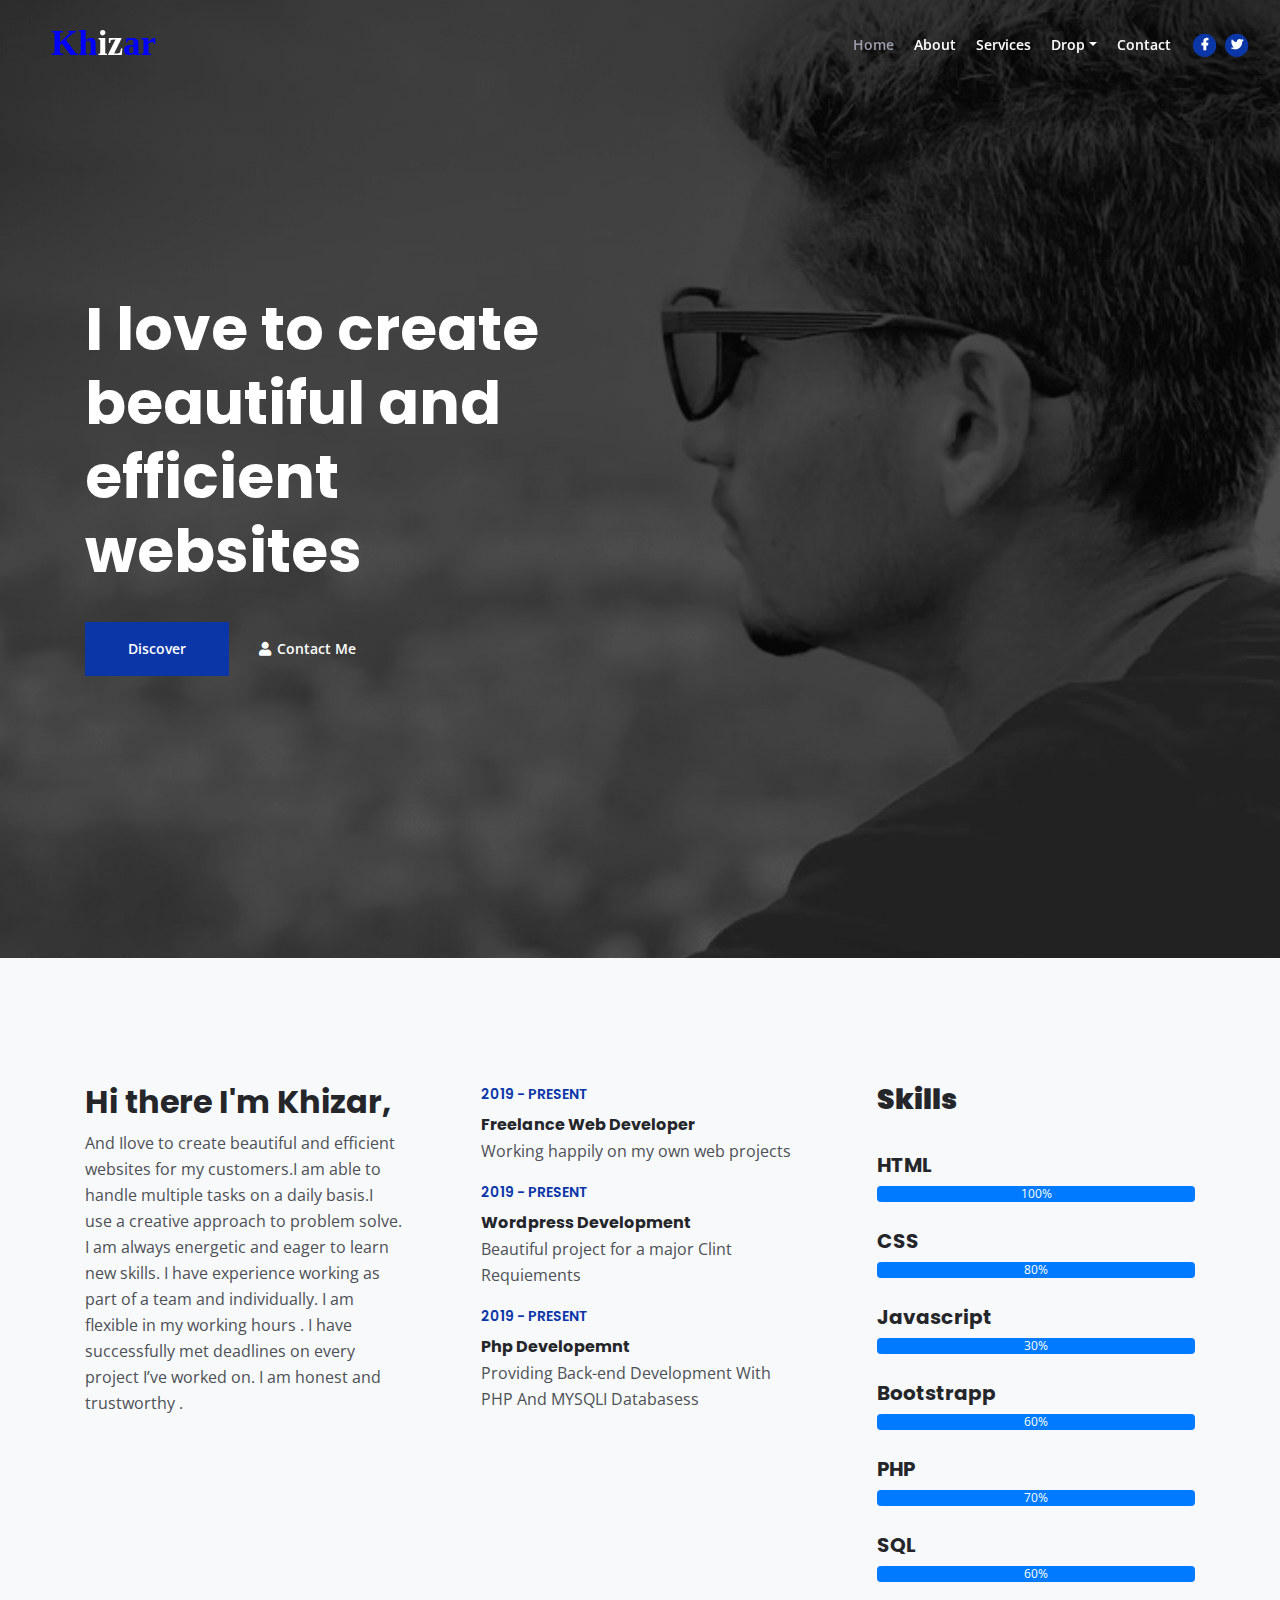
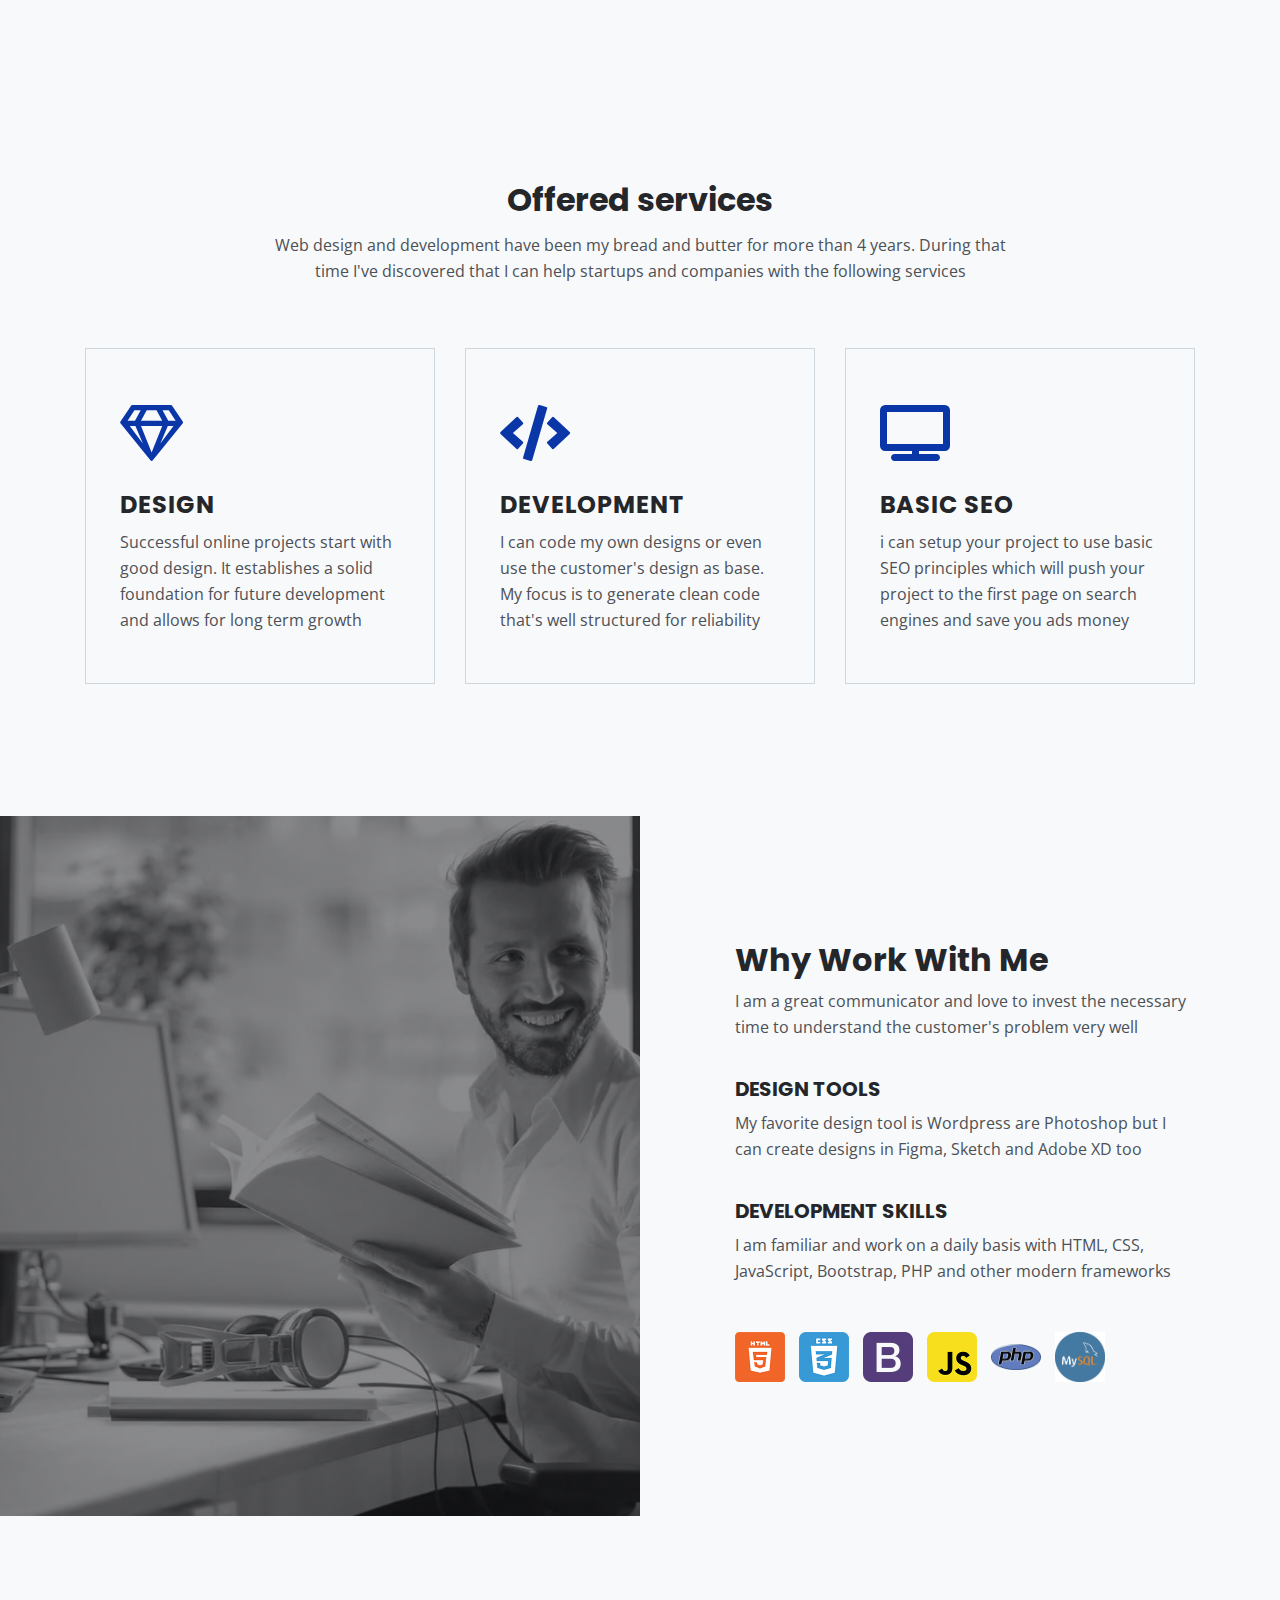
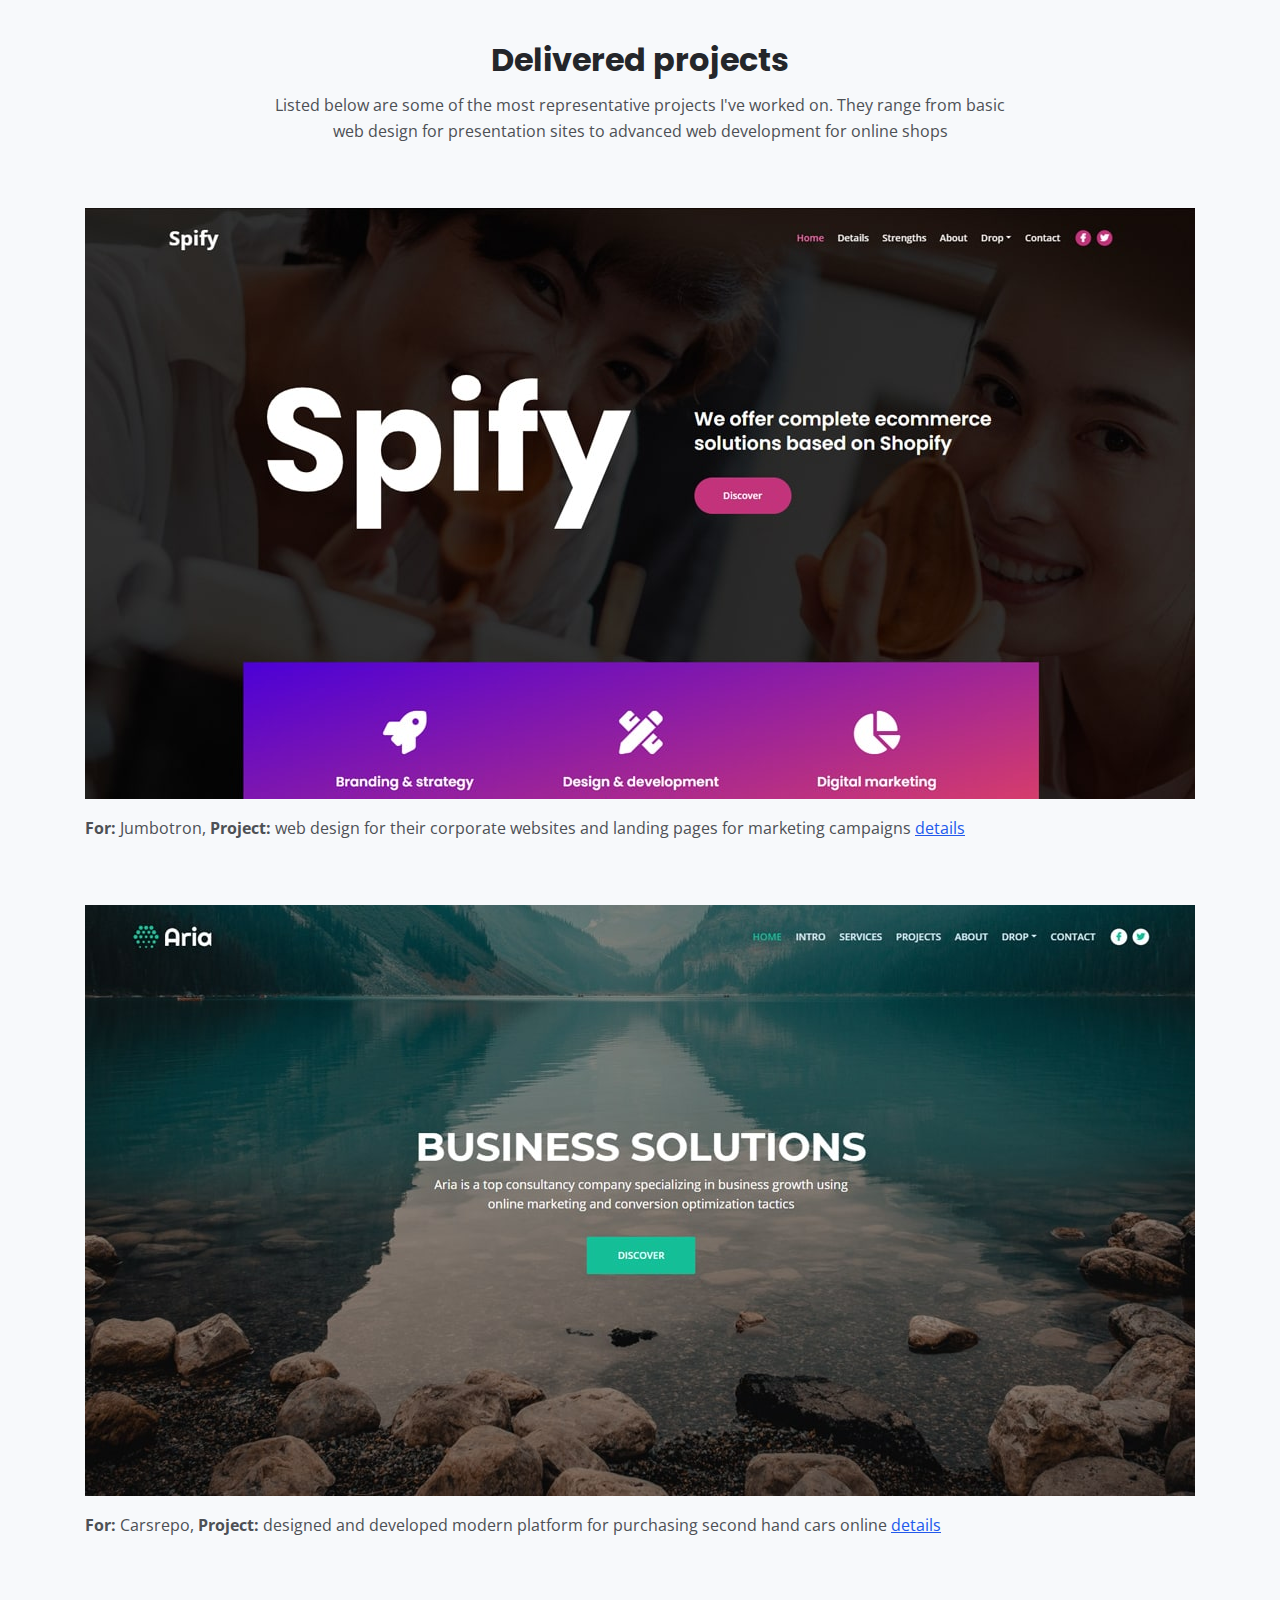
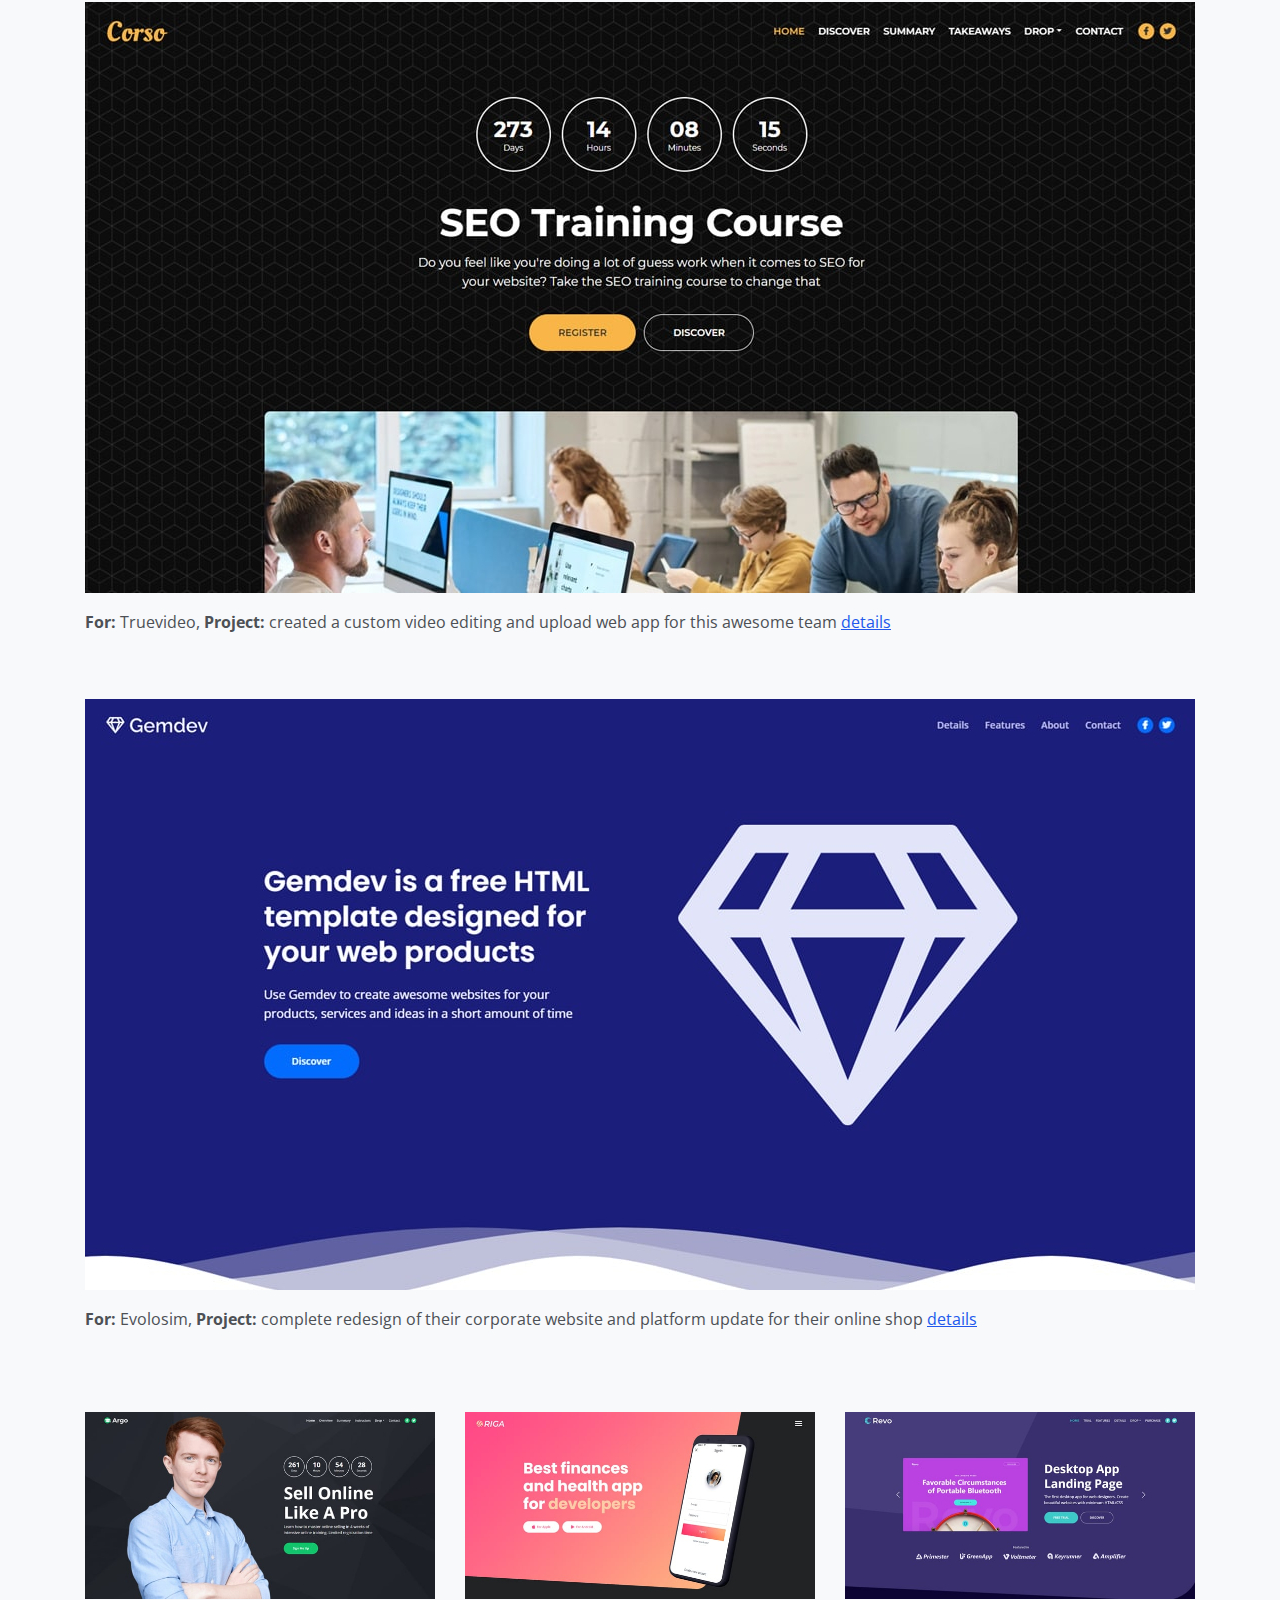
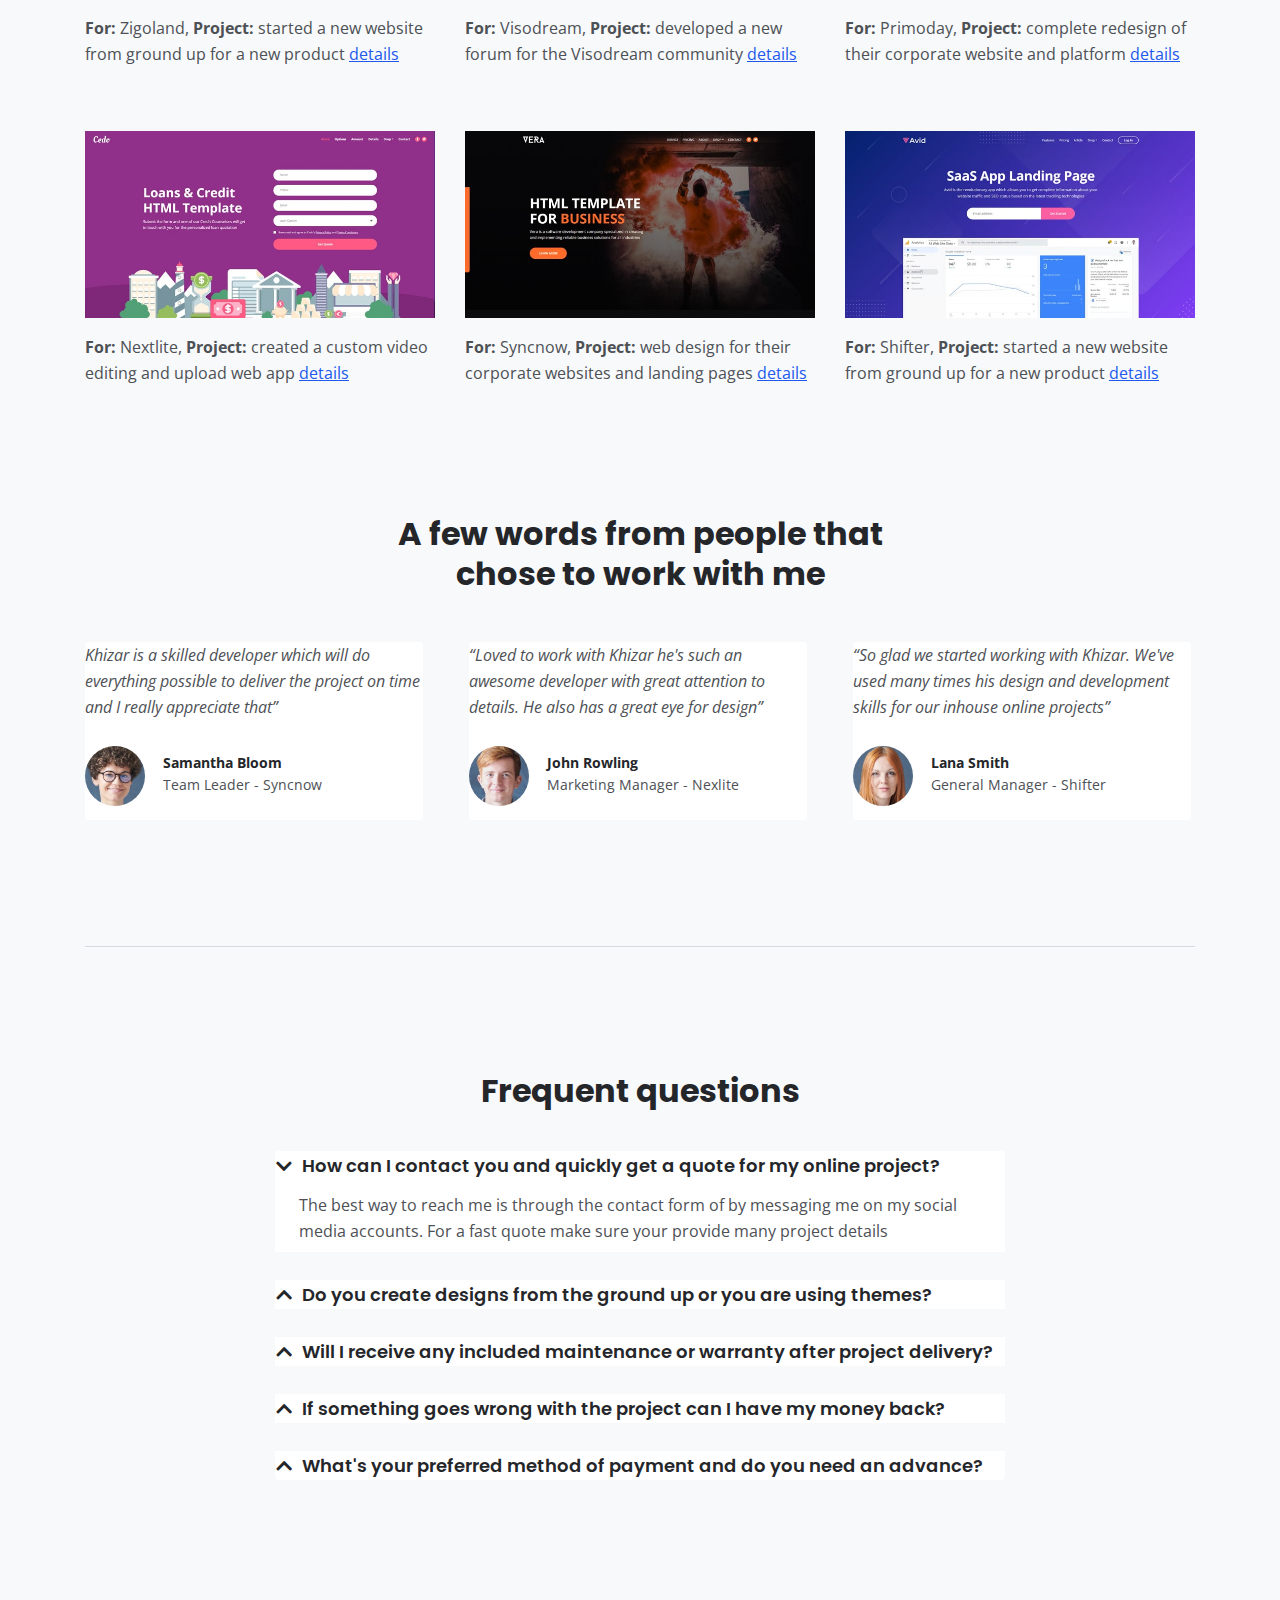
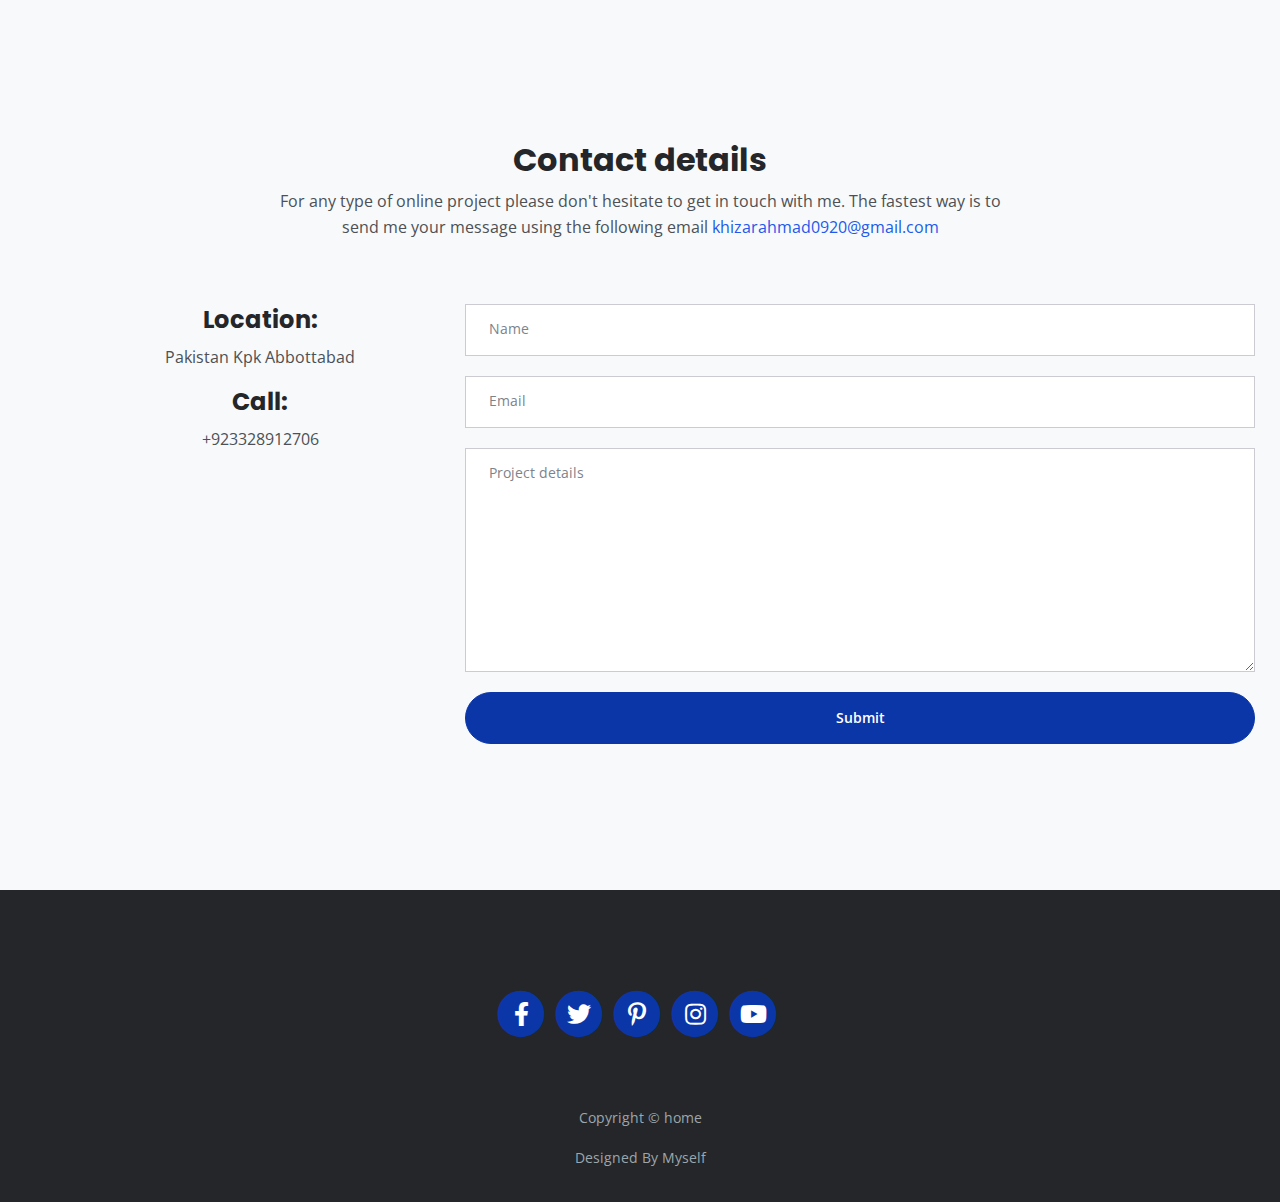
==== commit 7f6ab75e: "Update index.html" ====
--- a/index.html
+++ b/index.html
@@ -76,7 +76,7 @@
                             <a class="dropdown-item page-scroll" href="privacy.html">Privacy Policy</a>
                         </div>
                     </li>
-		   <li class="nav-item">
+<!-- 		   <li class="nav-item">
                         <a class="nav-link page-scroll" href="resume.html">Resume</a>
                     </li>
 			 <li class="nav-item">
@@ -85,7 +85,7 @@
 			 </li>
 			 <li class="nav-item">
                         <a class="nav-link page-scroll" href="results.html">Farooq</a>
-                    </li>
+                    </li> -->
                     <li class="nav-item">
                         <a class="nav-link page-scroll" href="#contact">Contact</a>
                     </li>
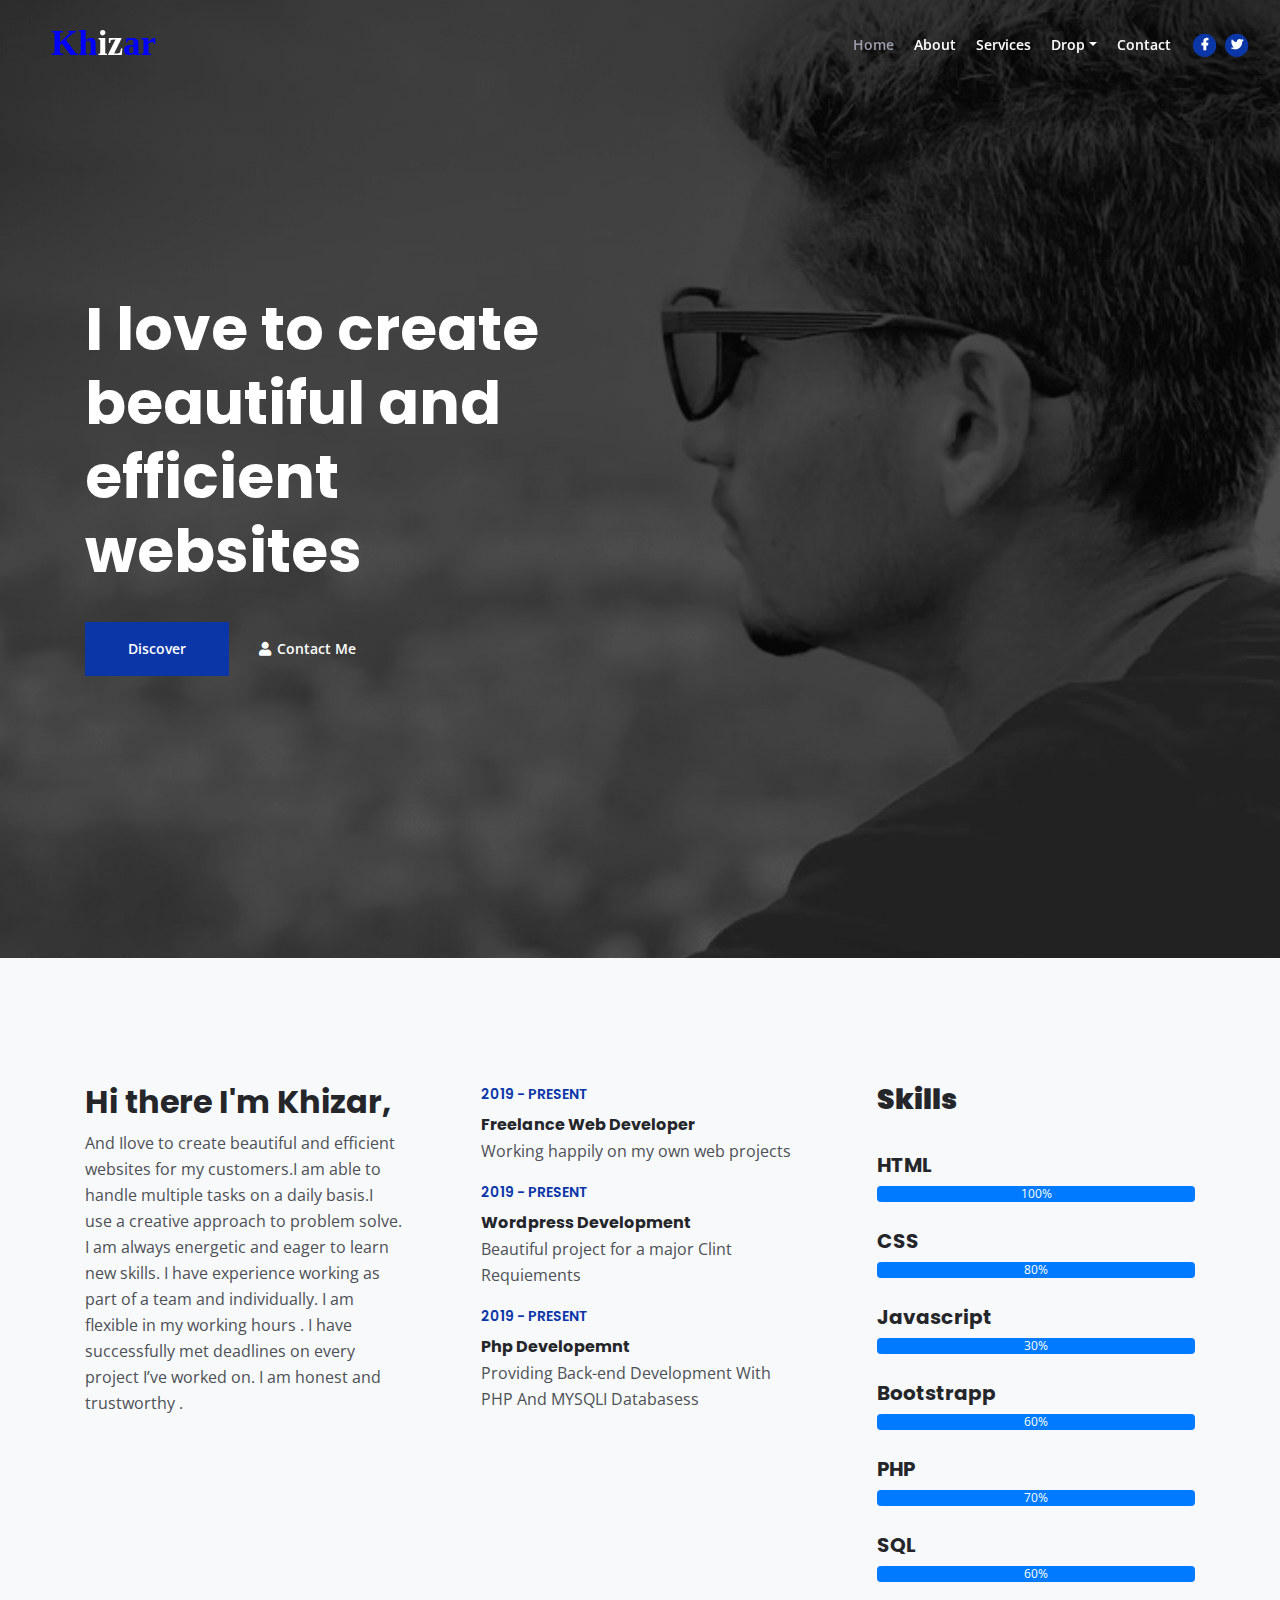
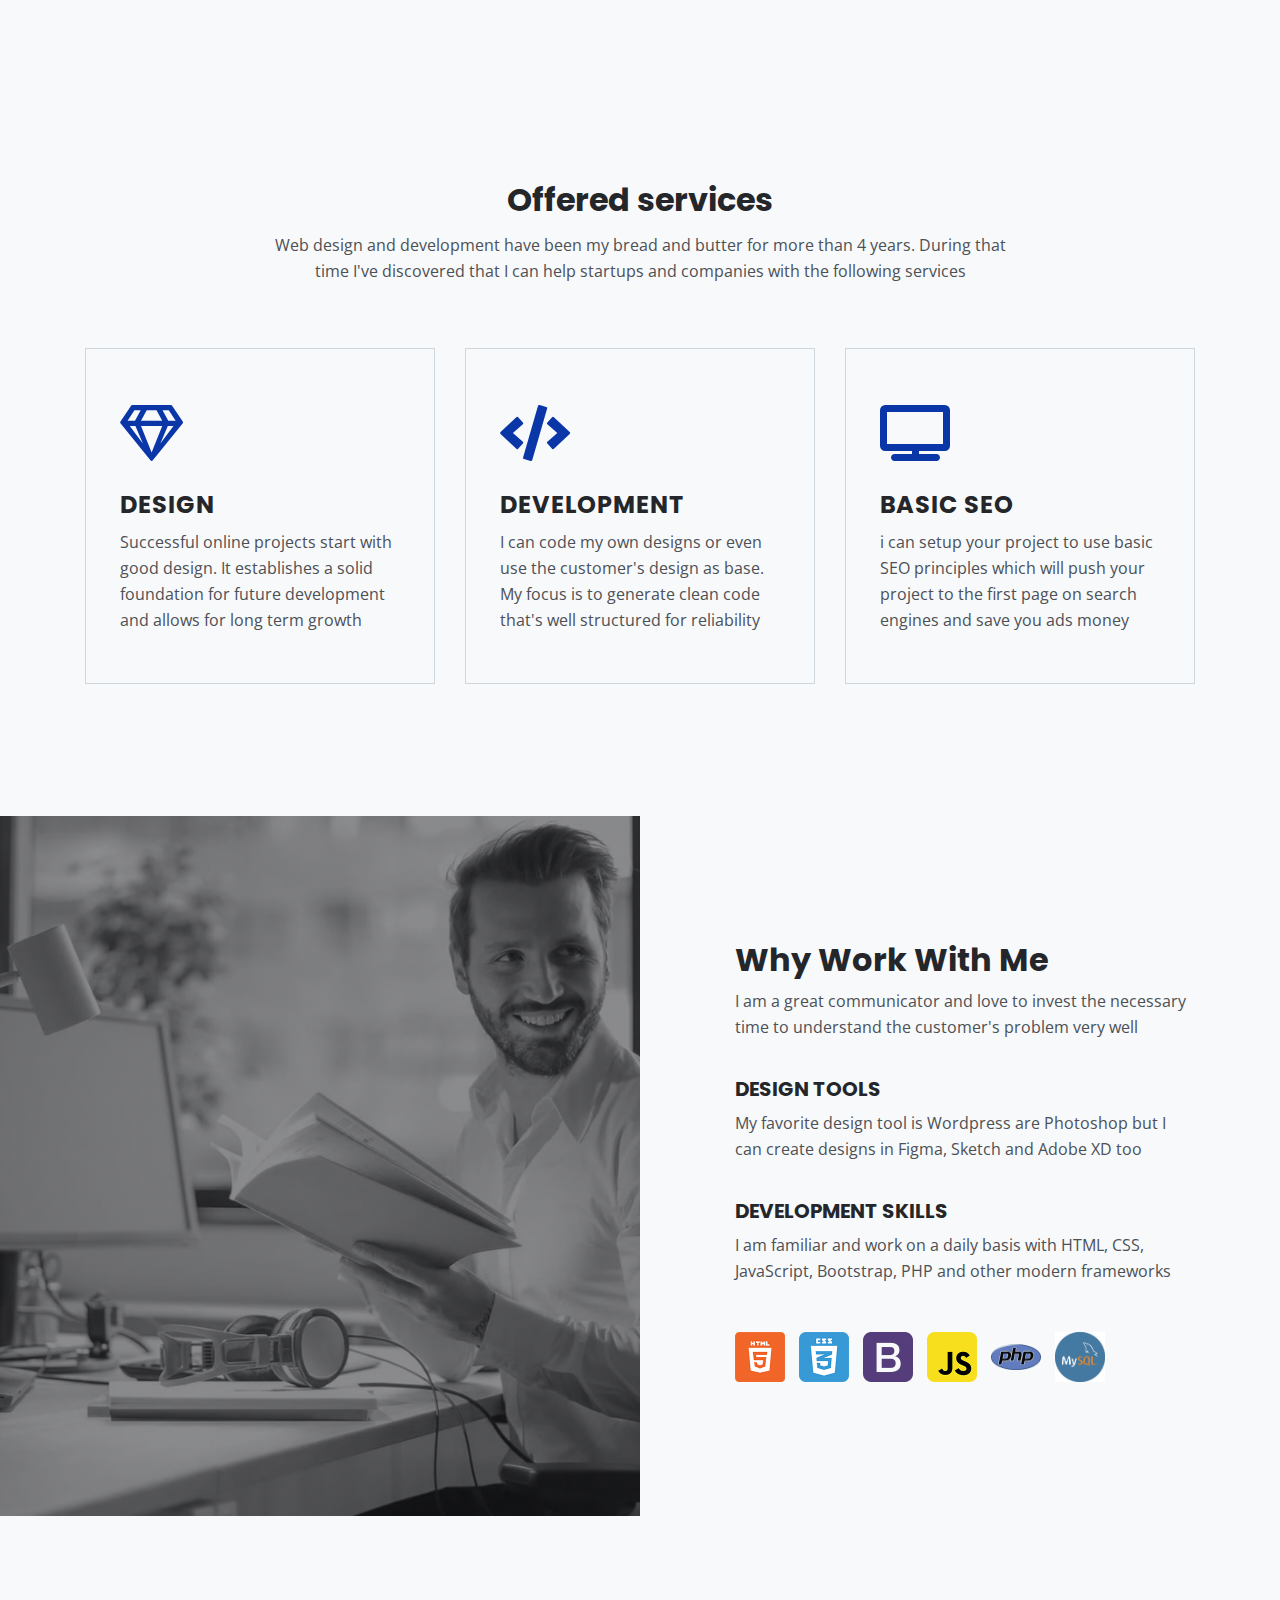
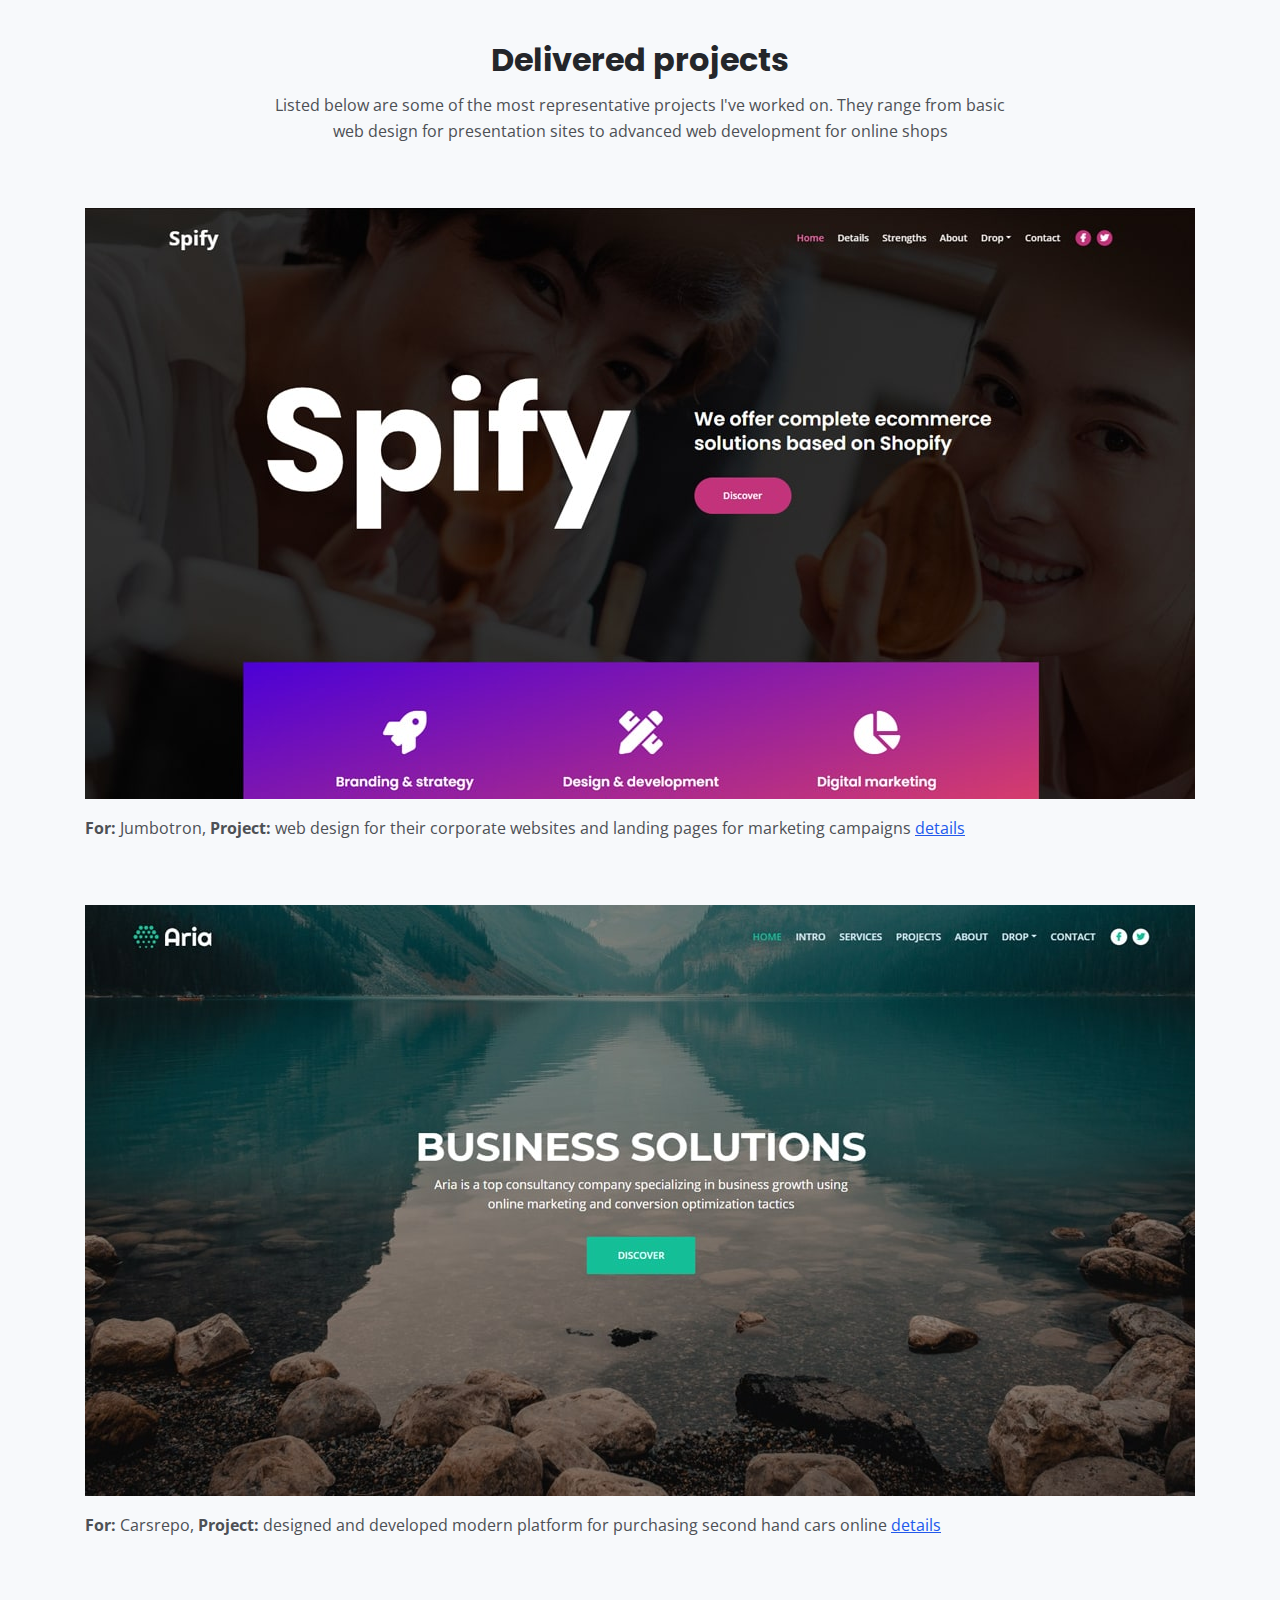
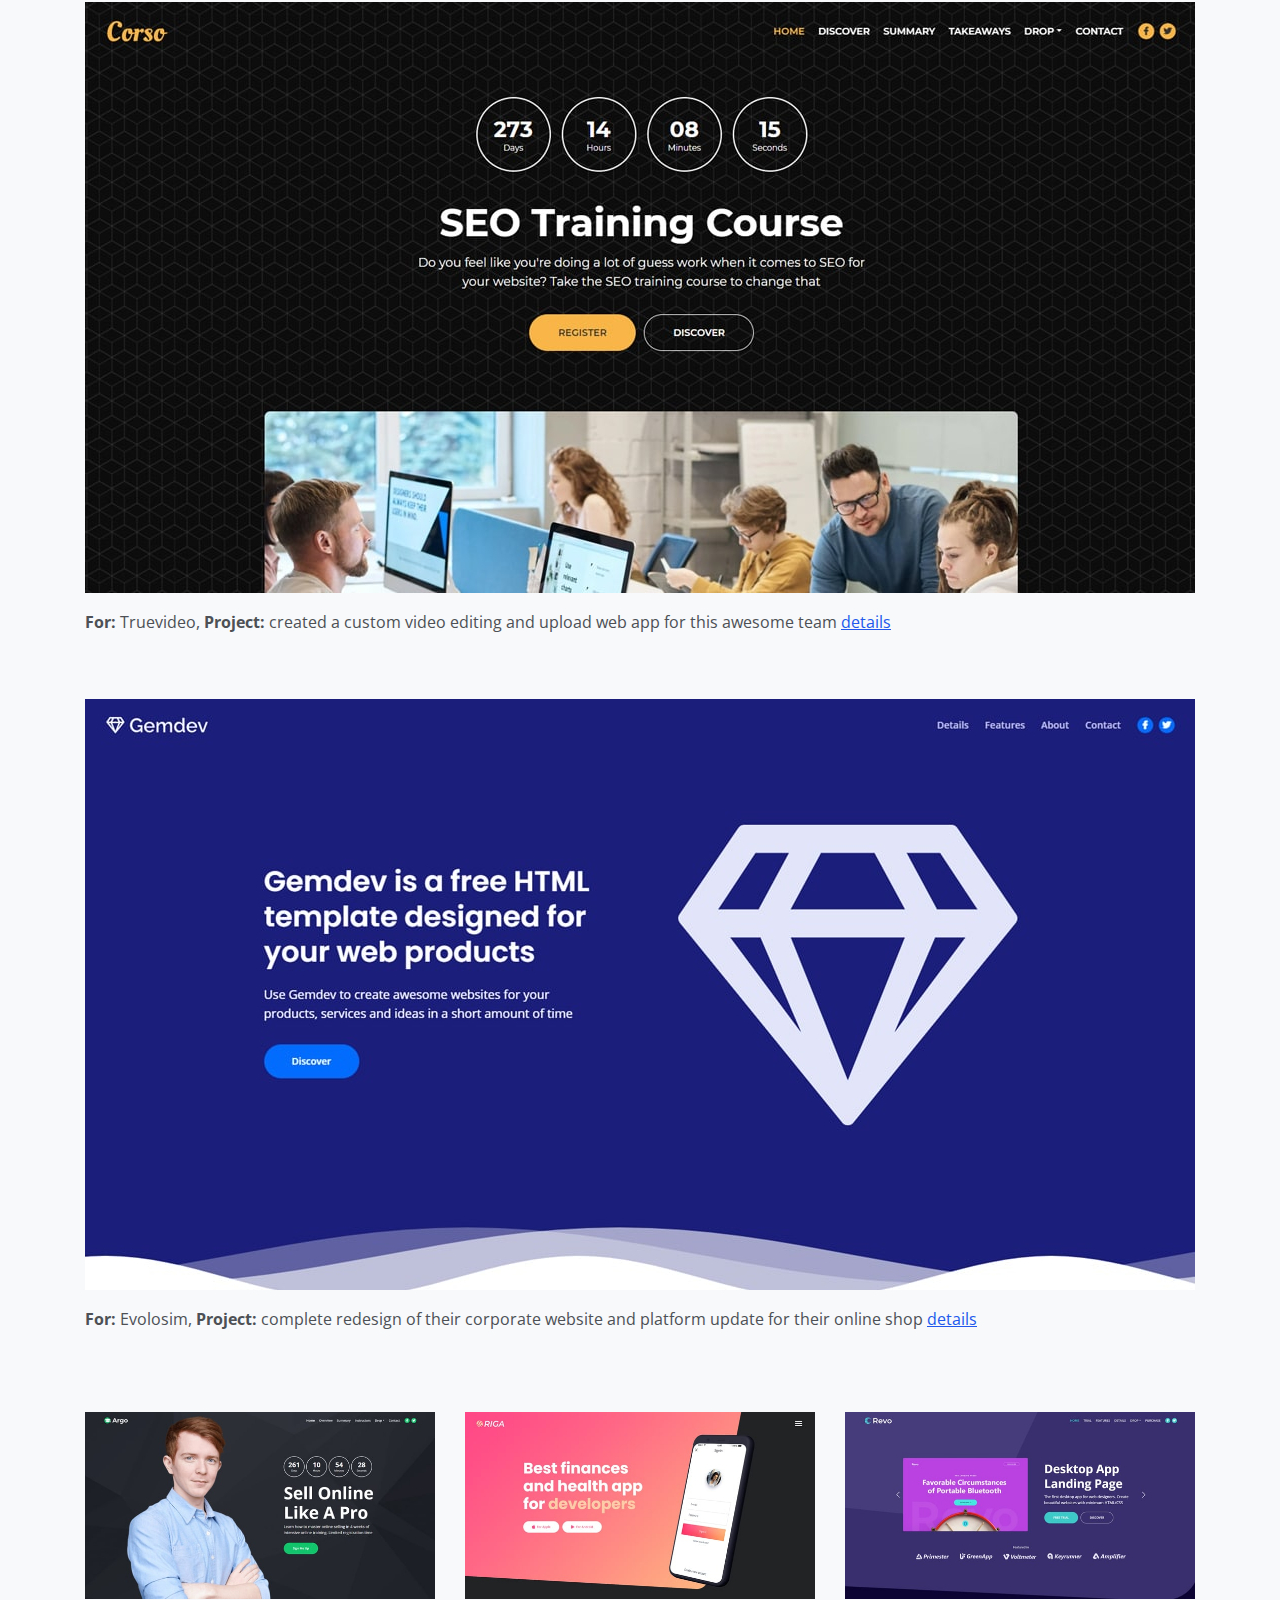
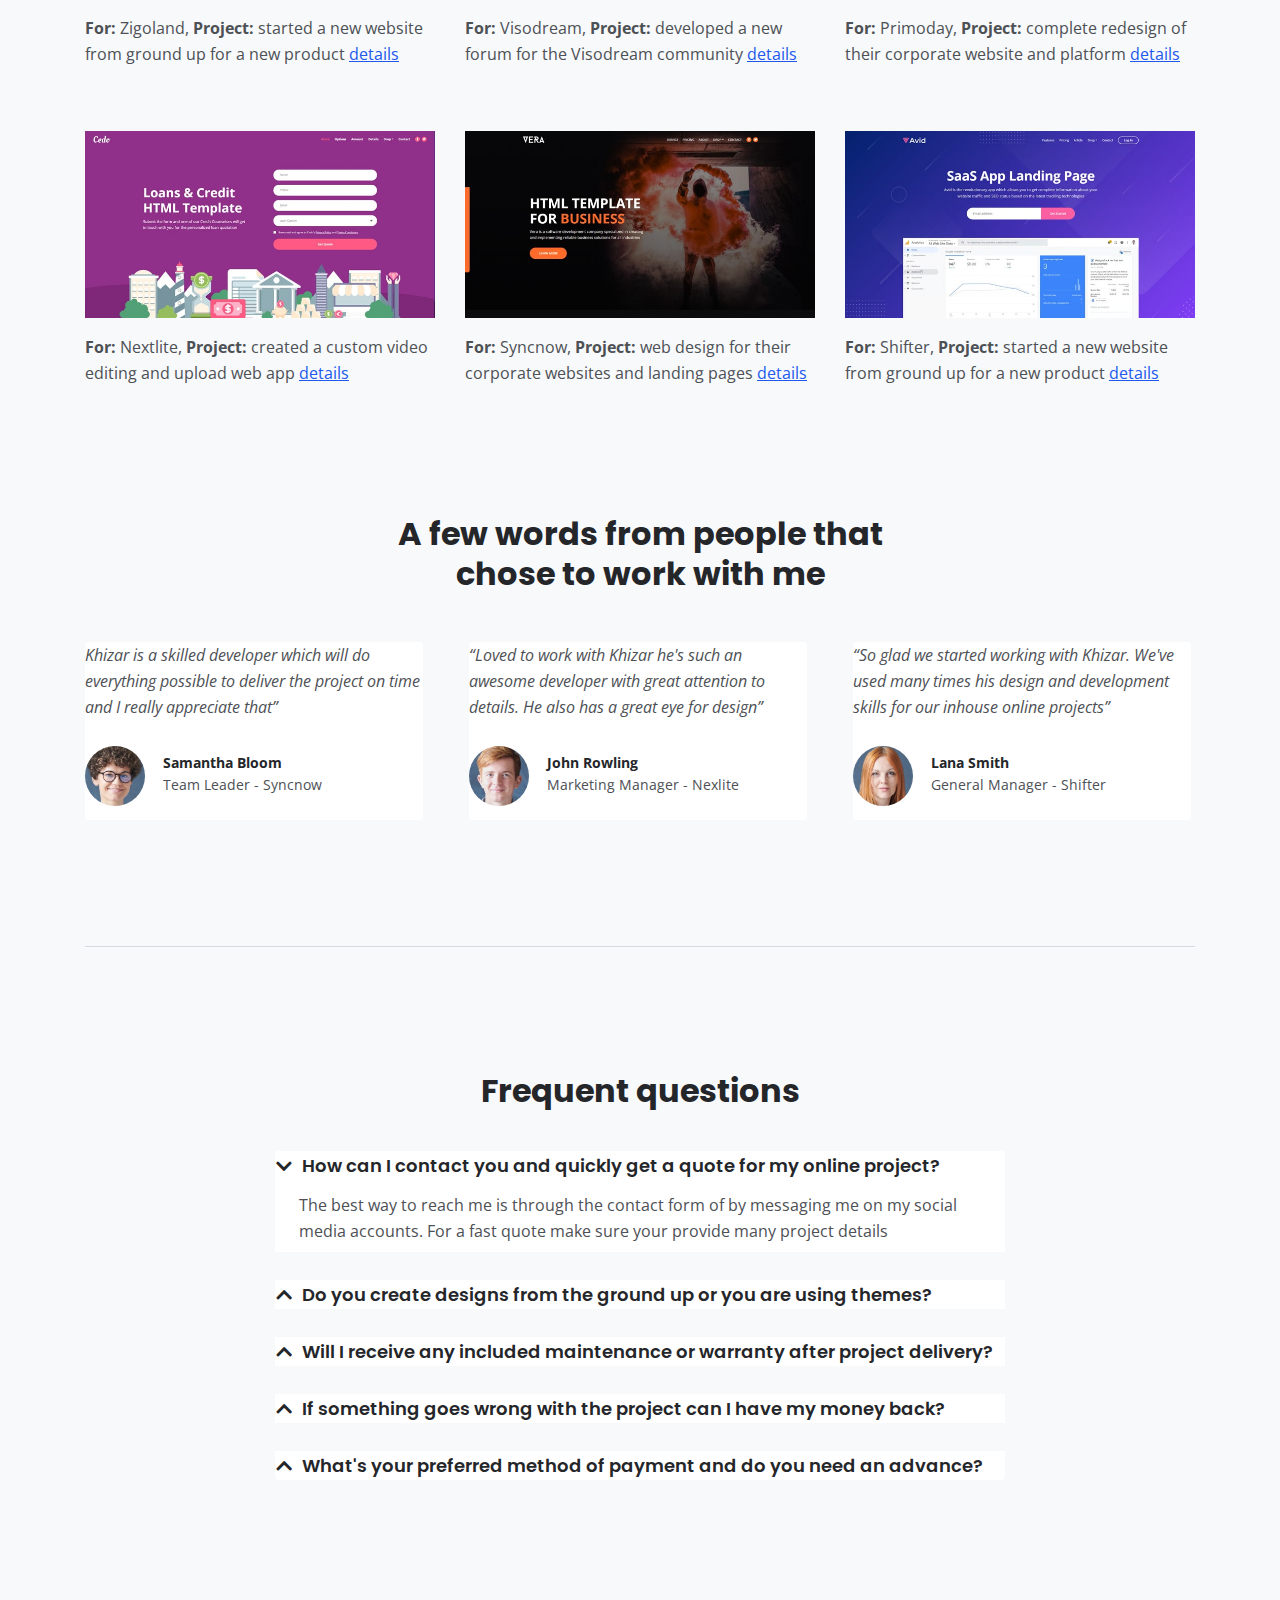
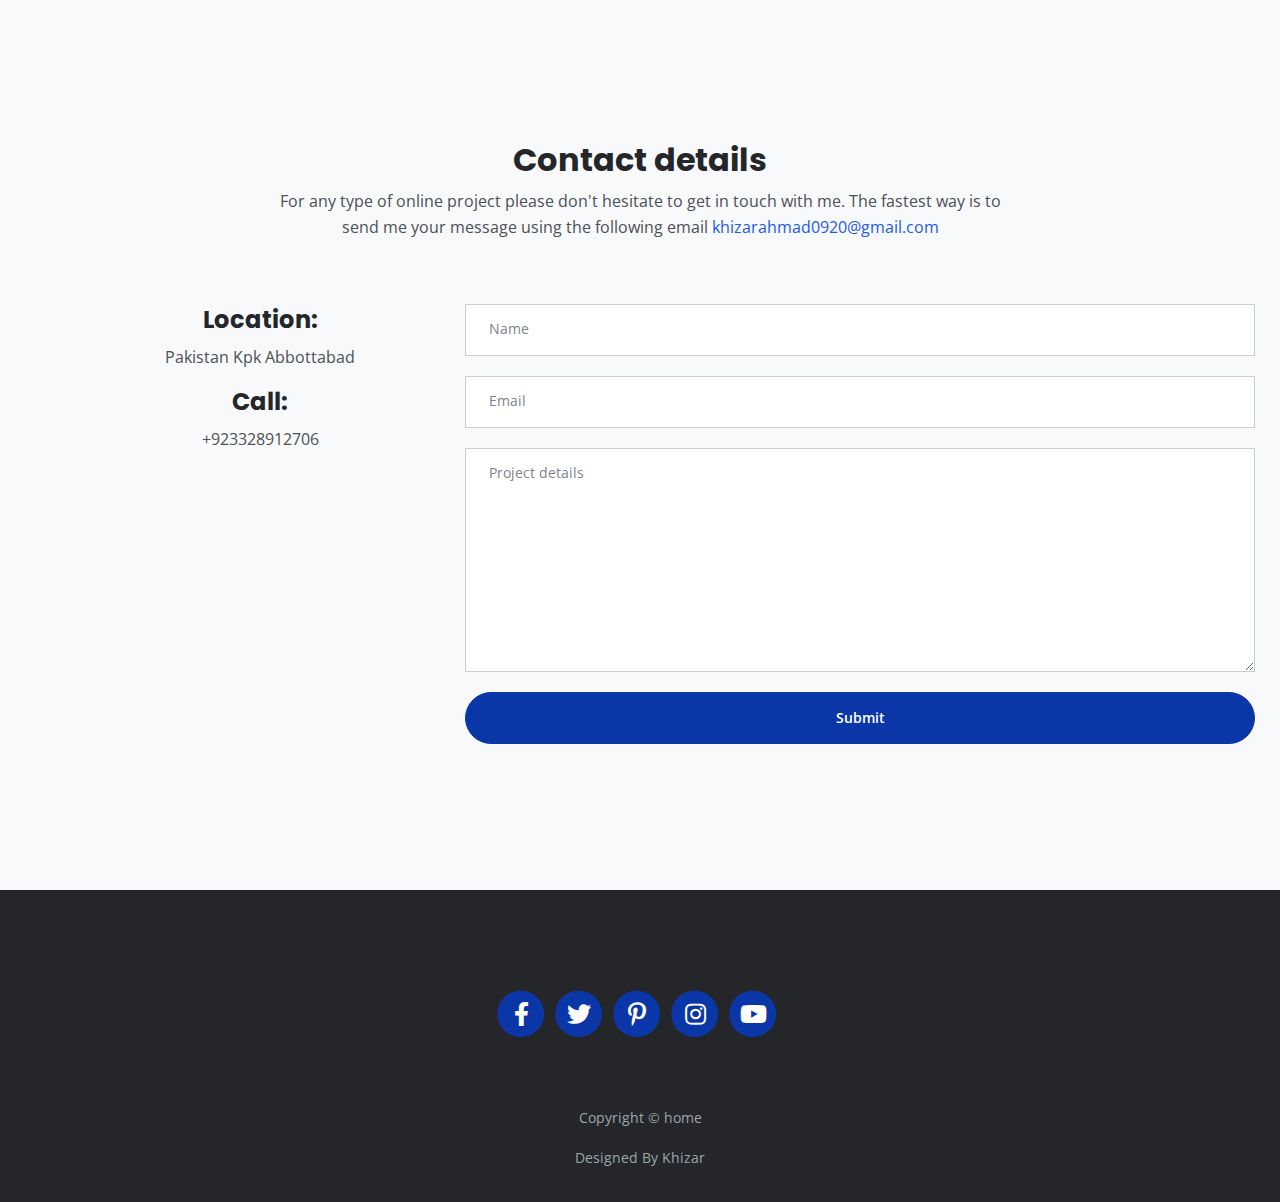
==== commit 6e654d3c: "Update index.html" ====
--- a/index.html
+++ b/index.html
@@ -1,14 +1,15 @@
 <!DOCTYPE html>
 <html lang="en">
 <head>
-	<script async src="https://www.googletagmanager.com/gtag/js?id=G-CWXYVW18Y5"></script>
+	
+<script async src="https://www.googletagmanager.com/gtag/js?id=G-CWXYVW18Y5"></script>
 <script>
   window.dataLayer = window.dataLayer || [];
   function gtag(){dataLayer.push(arguments);}
   gtag('js', new Date());
 
   gtag('config', 'G-CWXYVW18Y5');
-</script>
+</script>	
     <meta charset="utf-8">
     <meta name="viewport" content="width=device-width, initial-scale=1, shrink-to-fit=no">
     
@@ -37,9 +38,16 @@
 	
 	<!-- Favicon  -->
     <link rel="icon" href="images/faviconp.png">
+	
 </head>
 <body data-spy="scroll" data-target=".fixed-top">
-    
+    <script>
+  window.dataLayer = window.dataLayer || [];
+  function gtag(){dataLayer.push(arguments);}
+  gtag('js', new Date());
+
+  gtag('config', 'G-CWXYVW18Y5');
+</script>
     <!-- Navigation -->
     <nav class="navbar navbar-expand-lg fixed-top navbar-dark">
         <div class="container">
@@ -76,16 +84,6 @@
                             <a class="dropdown-item page-scroll" href="privacy.html">Privacy Policy</a>
                         </div>
                     </li>
-<!-- 		   <li class="nav-item">
-                        <a class="nav-link page-scroll" href="resume.html">Resume</a>
-                    </li>
-			 <li class="nav-item">
-                        <a class="nav-link page-scroll" href="Odoo.html">Khizar</a>
-                    </li>
-			 </li>
-			 <li class="nav-item">
-                        <a class="nav-link page-scroll" href="results.html">Farooq</a>
-                    </li> -->
                     <li class="nav-item">
                         <a class="nav-link page-scroll" href="#contact">Contact</a>
                     </li>
@@ -683,7 +681,7 @@
         <div class="container">
             <div class="row">
                 <div class="col-lg-12">
-                    <p class="p-small">Designed By <a class="no-line" href="https://themewagon.com/">Myself</a></p>
+                    <p class="p-small">Designed By <a class="no-line" href="https://themewagon.com/">Khizar</a></p>
                 </div> <!-- end of col -->
             </div> <!-- enf of row -->
         </div> <!-- end of container -->
